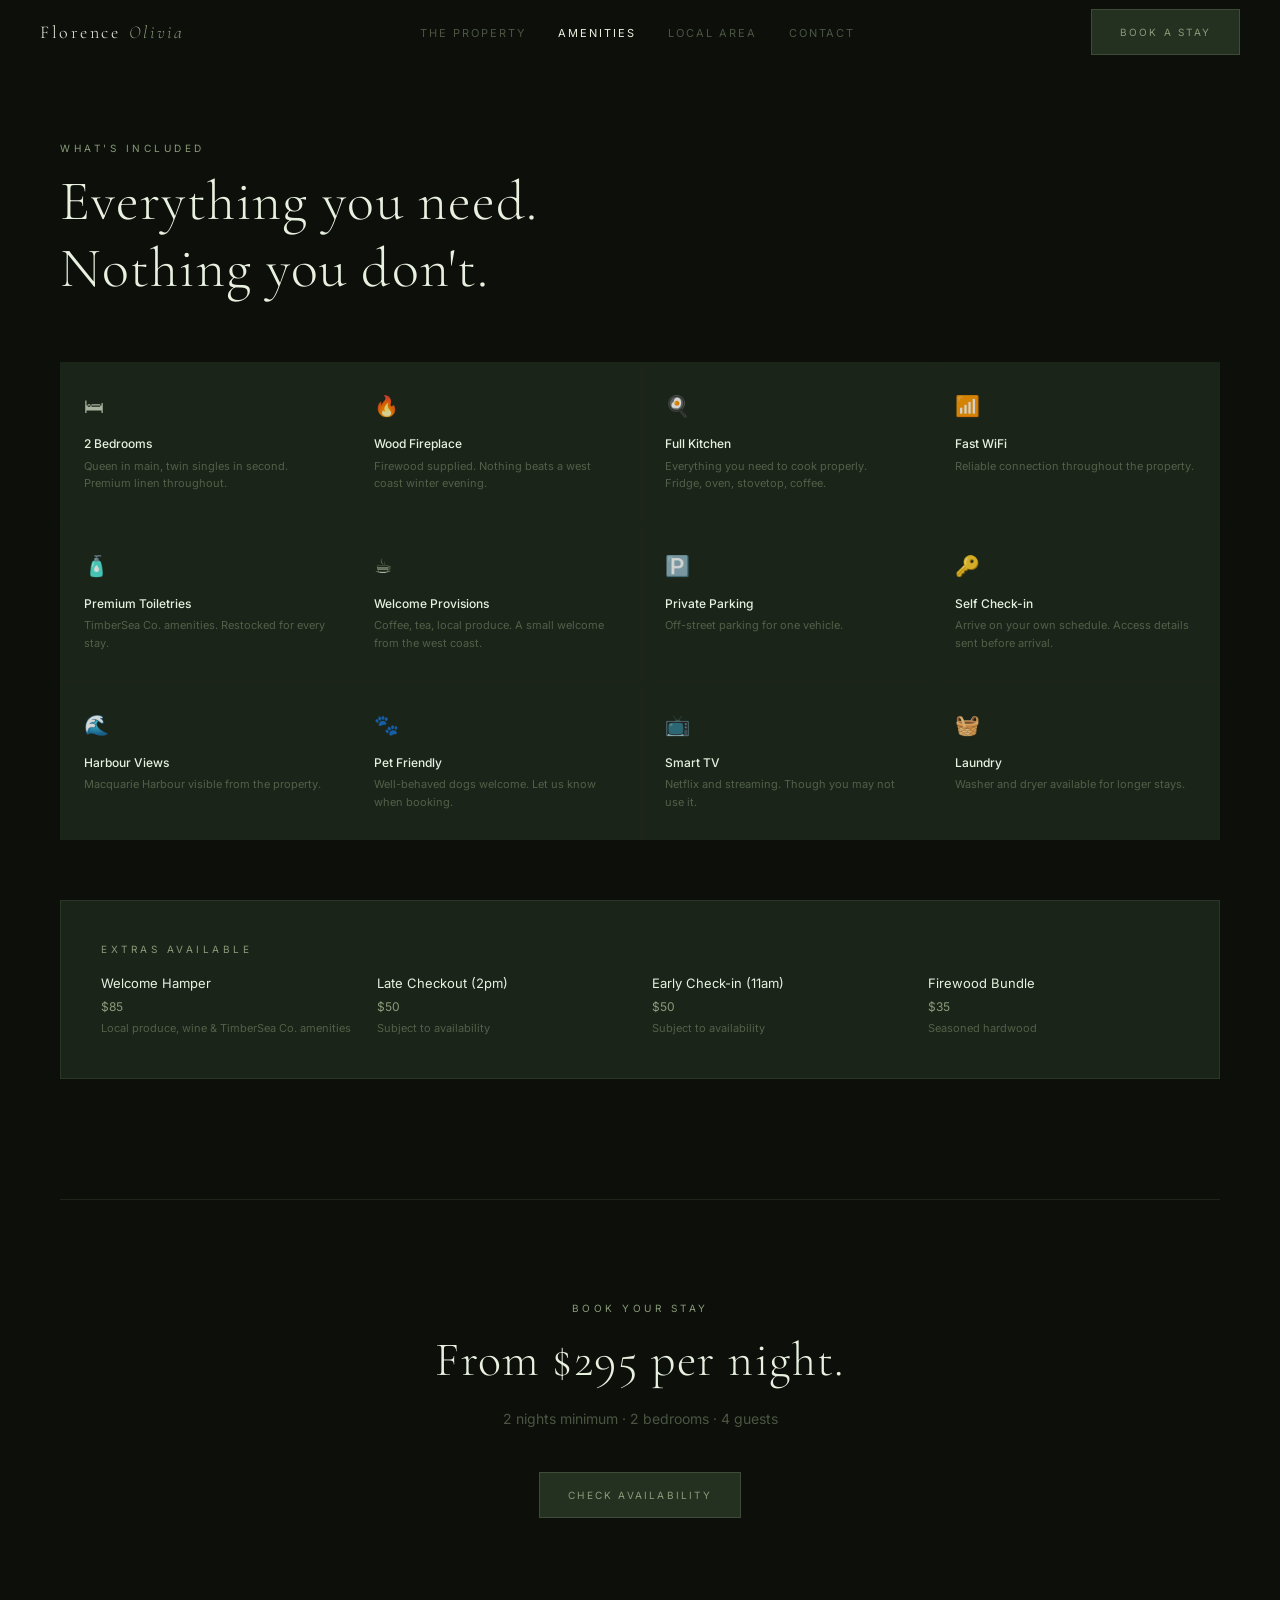
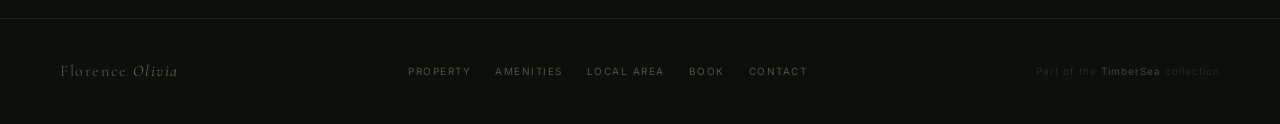
==== amenities.html @ 06209780 "feat: add 15 premium property photos + full hotel-standard gallery layout - 15 new photos processed " ====
<!DOCTYPE html>
<html lang="en">
<head>
<meta charset="UTF-8"><meta name="viewport" content="width=device-width,initial-scale=1.0">
<title>Amenities — Florence Olivia, Strahan Tasmania</title>
<link rel="stylesheet" href="brand.css">
</head>
<body>
<nav class="nav" id="nav">
  <a href="/" class="nav-logo">Florence <em>Olivia</em></a>
  <ul class="nav-links">
    <li><a href="property.html">The Property</a></li>
    <li><a href="amenities.html" class="active">Amenities</a></li>
    <li><a href="local.html">Local Area</a></li>
    <li><a href="contact.html">Contact</a></li>
  </ul>
  <a href="book.html" class="btn btn-primary nav-book">Book a Stay</a>
  <button class="nav-hamburger" onclick="toggleNav()"><span></span><span></span><span></span></button>
</nav>
<div class="nav-drawer" id="drawer">
  <button class="nav-drawer-close" onclick="toggleNav()">✕</button>
  <a href="property.html" onclick="toggleNav()">The Property</a>
  <a href="amenities.html" onclick="toggleNav()">Amenities</a>
  <a href="local.html" onclick="toggleNav()">Local Area</a>
  <a href="contact.html" onclick="toggleNav()">Contact</a>
  <a href="book.html" onclick="toggleNav()">Book a Stay</a>
</div>

<section style="padding:140px 60px 80px">
  <div class="container">
    <div style="margin-bottom:60px">
      <div class="eyebrow" style="margin-bottom:12px">What's included</div>
      <h1 style="font-size:clamp(2rem,5vw,3.5rem);margin-bottom:0">Everything you need.<br>Nothing you don't.</h1>
    </div>

    <div class="amenities-grid" style="margin-bottom:60px">
      <div class="amenity-item"><div class="amenity-icon">🛏</div><div class="amenity-name">2 Bedrooms</div><div class="amenity-desc">Queen in main, twin singles in second. Premium linen throughout.</div></div>
      <div class="amenity-item"><div class="amenity-icon">🔥</div><div class="amenity-name">Wood Fireplace</div><div class="amenity-desc">Firewood supplied. Nothing beats a west coast winter evening.</div></div>
      <div class="amenity-item"><div class="amenity-icon">🍳</div><div class="amenity-name">Full Kitchen</div><div class="amenity-desc">Everything you need to cook properly. Fridge, oven, stovetop, coffee.</div></div>
      <div class="amenity-item"><div class="amenity-icon">📶</div><div class="amenity-name">Fast WiFi</div><div class="amenity-desc">Reliable connection throughout the property.</div></div>
      <div class="amenity-item"><div class="amenity-icon">🧴</div><div class="amenity-name">Premium Toiletries</div><div class="amenity-desc">TimberSea Co. amenities. Restocked for every stay.</div></div>
      <div class="amenity-item"><div class="amenity-icon">☕</div><div class="amenity-name">Welcome Provisions</div><div class="amenity-desc">Coffee, tea, local produce. A small welcome from the west coast.</div></div>
      <div class="amenity-item"><div class="amenity-icon">🅿️</div><div class="amenity-name">Private Parking</div><div class="amenity-desc">Off-street parking for one vehicle.</div></div>
      <div class="amenity-item"><div class="amenity-icon">🔑</div><div class="amenity-name">Self Check-in</div><div class="amenity-desc">Arrive on your own schedule. Access details sent before arrival.</div></div>
      <div class="amenity-item"><div class="amenity-icon">🌊</div><div class="amenity-name">Harbour Views</div><div class="amenity-desc">Macquarie Harbour visible from the property.</div></div>
      <div class="amenity-item"><div class="amenity-icon">🐾</div><div class="amenity-name">Pet Friendly</div><div class="amenity-desc">Well-behaved dogs welcome. Let us know when booking.</div></div>
      <div class="amenity-item"><div class="amenity-icon">📺</div><div class="amenity-name">Smart TV</div><div class="amenity-desc">Netflix and streaming. Though you may not use it.</div></div>
      <div class="amenity-item"><div class="amenity-icon">🧺</div><div class="amenity-name">Laundry</div><div class="amenity-desc">Washer and dryer available for longer stays.</div></div>
    </div>

    <div style="background:var(--pine);border:1px solid var(--border);padding:40px;margin-bottom:40px">
      <div class="eyebrow" style="margin-bottom:16px">Extras available</div>
      <div style="display:grid;grid-template-columns:1fr 1fr 1fr 1fr;gap:24px">
        <div><div style="font-size:13px;color:var(--text-bright);margin-bottom:4px">Welcome Hamper</div><div style="font-size:12px;color:var(--lichen)">$85</div><div style="font-size:11px;color:var(--text-dim);margin-top:4px">Local produce, wine &amp; TimberSea Co. amenities</div></div>
        <div><div style="font-size:13px;color:var(--text-bright);margin-bottom:4px">Late Checkout (2pm)</div><div style="font-size:12px;color:var(--lichen)">$50</div><div style="font-size:11px;color:var(--text-dim);margin-top:4px">Subject to availability</div></div>
        <div><div style="font-size:13px;color:var(--text-bright);margin-bottom:4px">Early Check-in (11am)</div><div style="font-size:12px;color:var(--lichen)">$50</div><div style="font-size:11px;color:var(--text-dim);margin-top:4px">Subject to availability</div></div>
        <div><div style="font-size:13px;color:var(--text-bright);margin-bottom:4px">Firewood Bundle</div><div style="font-size:12px;color:var(--lichen)">$35</div><div style="font-size:11px;color:var(--text-dim);margin-top:4px">Seasoned hardwood</div></div>
      </div>
    </div>
  </div>
</section>

<div class="divider"></div>
<section class="cta-block">
  <div class="eyebrow" style="margin-bottom:16px">Book your stay</div>
  <h2>From $295 per night.</h2>
  <p>2 nights minimum · 2 bedrooms · 4 guests</p>
  <a href="book.html" class="btn btn-primary">Check Availability</a>
</section>

<footer class="footer">
  <div class="footer-logo">Florence <em>Olivia</em></div>
  <div class="footer-links"><a href="property.html">Property</a><a href="amenities.html">Amenities</a><a href="local.html">Local Area</a><a href="book.html">Book</a><a href="contact.html">Contact</a></div>
  <div class="footer-ts">Part of the <a href="https://timbersea.com.au" style="color:var(--lichen)">TimberSea</a> collection</div>
</footer>
<script>
function toggleNav(){ document.getElementById('drawer').classList.toggle('open'); }
window.addEventListener('scroll', function(){ document.getElementById('nav').classList.toggle('scrolled', window.scrollY > 60); });
</script>
</body>
</html>
---- brand.css ----
/* ─── Florence Olivia — Brand CSS ─── */
@import url('https://fonts.googleapis.com/css2?family=Cormorant+Garamond:ital,wght@0,300;0,400;0,500;1,300;1,400&family=Inter:wght@300;400;500&display=swap');

:root {
  --void:    #0C0F0A;
  --pine:    #1A2418;
  --canopy:  #243020;
  --moss:    #5C6B4E;
  --lichen:  #8A9B7A;
  --mist:    #C8D5BC;
  --linen:   #F2EDE6;
  --salt:    #FDFCF9;
  --gold:    #B09458;
  --rust:    #9E5040;
  --border:  rgba(138,155,122,0.15);
  --text:    rgba(200,213,188,0.82);
  --text-dim:rgba(138,155,122,0.5);
  --text-bright:#E8F0E0;
}

*,*::before,*::after { box-sizing:border-box; margin:0; padding:0; }

html { scroll-behavior:smooth; }
body {
  background: var(--void);
  color: var(--text);
  font-family: 'Inter', system-ui, sans-serif;
  font-size: 14px;
  line-height: 1.6;
  overflow-x: hidden;
  -webkit-font-smoothing: antialiased;
}

/* ── Typography ── */
.serif { font-family: 'Cormorant Garamond', Georgia, serif; }
h1,h2,h3,h4 { font-family: 'Cormorant Garamond', Georgia, serif; font-weight: 300; color: var(--text-bright); line-height: 1.2; }
h1 { font-size: clamp(2.4rem, 6vw, 4.5rem); letter-spacing: .02em; }
h2 { font-size: clamp(1.8rem, 4vw, 3rem); letter-spacing: .03em; }
h3 { font-size: clamp(1.2rem, 2.5vw, 1.8rem); }
p { color: var(--text); line-height: 1.85; }
a { color: inherit; text-decoration: none; }
img { display: block; max-width: 100%; }

/* ── Eyebrow ── */
.eyebrow {
  font-size: 10px; letter-spacing: .35em; text-transform: uppercase;
  color: var(--lichen); font-family: 'Inter', sans-serif; font-weight: 400;
}

/* ── Rule ── */
.rule { width: 32px; height: 1px; background: var(--moss); }
.rule-center { margin: 0 auto; }

/* ── Nav ── */
.nav {
  position: fixed; top: 0; left: 0; right: 0; z-index: 100;
  padding: 0 40px;
  height: 64px;
  display: flex; align-items: center; justify-content: space-between;
  transition: background .4s, border-color .4s;
}
.nav.scrolled {
  background: rgba(12,15,10,0.95);
  border-bottom: 1px solid var(--border);
  backdrop-filter: blur(12px);
}
.nav-logo {
  font-family: 'Cormorant Garamond', Georgia, serif;
  font-size: 18px; font-weight: 300; letter-spacing: .15em;
  color: var(--text-bright);
  display: flex; align-items: center; gap: 8px;
}
.nav-logo em { font-style: italic; color: var(--lichen); }
.nav-links {
  display: flex; gap: 32px; list-style: none;
}
.nav-links a {
  font-size: 11px; letter-spacing: .18em; text-transform: uppercase;
  color: var(--text-dim); transition: color .2s;
}
.nav-links a:hover, .nav-links a.active { color: var(--text-bright); }
.nav-book {
  font-size: 10px; letter-spacing: .2em; text-transform: uppercase;
  background: var(--canopy); color: var(--lichen);
  border: 1px solid rgba(138,155,122,0.25);
  padding: 9px 20px; cursor: pointer; font-family: inherit;
  transition: all .2s;
}
.nav-book:hover { background: var(--lichen); color: var(--void); }
.nav-hamburger {
  display: none; flex-direction: column; gap: 5px;
  background: none; border: none; cursor: pointer; padding: 8px;
}
.nav-hamburger span { display: block; width: 22px; height: 1px; background: var(--text); }

/* ── Mobile nav drawer ── */
.nav-drawer {
  position: fixed; inset: 0; z-index: 200;
  background: rgba(12,15,10,0.98);
  display: flex; flex-direction: column;
  padding: 80px 40px 40px;
  gap: 8px;
  transform: translateX(100%);
  transition: transform .35s cubic-bezier(.4,0,.2,1);
}
.nav-drawer.open { transform: translateX(0); }
.nav-drawer a {
  font-family: 'Cormorant Garamond', serif;
  font-size: 28px; font-weight: 300; color: var(--text);
  padding: 12px 0; border-bottom: 1px solid var(--border);
}
.nav-drawer-close {
  position: absolute; top: 20px; right: 20px;
  background: none; border: none; color: var(--text-dim);
  font-size: 20px; cursor: pointer; padding: 8px;
}

/* ── Hero ── */
.hero {
  position: relative; height: 100svh; min-height: 600px;
  display: flex; flex-direction: column; justify-content: flex-end;
  padding: 60px 60px;
  overflow: hidden;
}
.hero-bg {
  position: absolute; inset: 0;
  background-size: cover; background-position: center;
  filter: brightness(.5) saturate(.75);
  transform: scale(1.04);
  transition: transform 8s ease-out;
}
.hero-bg.loaded { transform: scale(1); }
.hero-overlay {
  position: absolute; inset: 0;
  background: linear-gradient(to top, rgba(12,15,10,.9) 0%, rgba(12,15,10,.2) 50%, transparent 100%);
}
.hero-content { position: relative; z-index: 2; max-width: 720px; }
.hero-eyebrow { margin-bottom: 20px; }
.hero-title { margin-bottom: 20px; }
.hero-subtitle { font-size: 15px; color: var(--text); max-width: 480px; line-height: 1.8; margin-bottom: 32px; }
.hero-actions { display: flex; gap: 16px; align-items: center; }
.hero-scroll {
  position: absolute; bottom: 32px; right: 60px; z-index: 2;
  display: flex; flex-direction: column; align-items: center; gap: 8px;
  font-size: 9px; letter-spacing: .2em; text-transform: uppercase; color: var(--text-dim);
}
.scroll-line { width: 1px; height: 40px; background: var(--moss); }

/* ── Buttons ── */
.btn {
  display: inline-flex; align-items: center; justify-content: center;
  font-family: 'Inter', sans-serif; font-size: 10px;
  letter-spacing: .22em; text-transform: uppercase;
  cursor: pointer; border: none; padding: 14px 28px;
  transition: all .2s; font-weight: 400;
}
.btn-primary { background: var(--canopy); color: var(--lichen); border: 1px solid rgba(138,155,122,0.25); }
.btn-primary:hover { background: var(--lichen); color: var(--void); }
.btn-ghost { background: transparent; color: var(--text); border: 1px solid rgba(200,213,188,0.3); }
.btn-ghost:hover { border-color: var(--lichen); color: var(--lichen); }
.btn-gold { background: var(--gold); color: var(--void); }

/* ── Sections ── */
.section { padding: 100px 60px; }
.section-sm { padding: 60px 60px; }
.container { max-width: 1200px; margin: 0 auto; }
.container-narrow { max-width: 760px; margin: 0 auto; }

/* ── Two col ── */
.two-col { display: grid; grid-template-columns: 1fr 1fr; gap: 80px; align-items: center; }
.two-col-img { aspect-ratio: 4/5; overflow: hidden; }
.two-col-img img { width: 100%; height: 100%; object-fit: cover; filter: saturate(.85); transition: transform .8s; }
.two-col-img:hover img { transform: scale(1.04); }

/* ── Gallery ── */
.gallery-grid {
  display: grid;
  grid-template-columns: 1.6fr 1fr 1fr;
  grid-template-rows: 320px 320px;
  gap: 3px;
}
.gallery-item { overflow: hidden; position: relative; }
.gallery-item img { width: 100%; height: 100%; object-fit: cover; filter: brightness(.75) saturate(.8); transition: transform .8s, filter .5s; }
.gallery-item:hover img { transform: scale(1.05); filter: brightness(.9) saturate(1); }
.gallery-span { grid-row: span 2; }
.gallery-caption {
  position: absolute; bottom: 12px; left: 14px;
  font-size: 9px; letter-spacing: .15em; text-transform: uppercase;
  color: rgba(232,240,224,0.45);
}

/* ── Amenities grid ── */
.amenities-grid { display: grid; grid-template-columns: repeat(4, 1fr); gap: 1px; background: var(--border); }
.amenity-item { background: var(--pine); padding: 28px 24px; transition: background .3s; }
.amenity-item:hover { background: var(--canopy); }
.amenity-icon { font-size: 20px; margin-bottom: 12px; }
.amenity-name { font-size: 12px; font-weight: 500; color: var(--text-bright); margin-bottom: 4px; }
.amenity-desc { font-size: 11px; color: var(--text-dim); line-height: 1.6; }

/* ── Seasons ── */
.seasons-grid { display: grid; grid-template-columns: repeat(4, 1fr); gap: 1px; background: var(--border); }
.season-item { background: var(--pine); padding: 32px 24px; }
.season-label { font-size: 9px; letter-spacing: .25em; text-transform: uppercase; color: var(--lichen); margin-bottom: 8px; }
.season-name { font-family: 'Cormorant Garamond', serif; font-size: 22px; color: var(--text-bright); margin-bottom: 4px; }
.season-months { font-size: 11px; color: var(--text-dim); margin-bottom: 12px; }
.season-temp { font-size: 11px; color: var(--moss); margin-bottom: 16px; }
.season-desc { font-size: 12px; color: var(--text); line-height: 1.7; }
.season-tag { display: inline-block; font-size: 9px; letter-spacing: .15em; text-transform: uppercase; color: var(--gold); margin-bottom: 8px; }

/* ── Local area ── */
.local-grid { display: grid; grid-template-columns: repeat(3, 1fr); gap: 1px; background: var(--border); }
.local-item { background: var(--pine); padding: 28px 24px; }
.local-cat { font-size: 9px; letter-spacing: .2em; text-transform: uppercase; color: var(--lichen); margin-bottom: 12px; }
.local-name { font-family: 'Cormorant Garamond', serif; font-size: 18px; color: var(--text-bright); margin-bottom: 6px; }
.local-dist { font-size: 11px; color: var(--text-dim); margin-bottom: 8px; }
.local-desc { font-size: 12px; color: var(--text); line-height: 1.6; }

/* ── Story ── */
.story-block { display: grid; grid-template-columns: 1fr 2fr; gap: 80px; align-items: start; }
.story-label { font-size: 10px; letter-spacing: .3em; text-transform: uppercase; color: var(--lichen); padding-top: 6px; }
.story-text p { font-size: 15px; color: var(--text); line-height: 2; }
.story-text p + p { margin-top: 20px; }

/* ── Contact / CTA ── */
.cta-block { text-align: center; padding: 100px 40px; }
.cta-block h2 { margin-bottom: 16px; }
.cta-block p { color: var(--text-dim); margin-bottom: 40px; max-width: 480px; margin-left: auto; margin-right: auto; }

/* ── Footer ── */
.footer {
  border-top: 1px solid var(--border);
  padding: 40px 60px;
  display: flex; justify-content: space-between; align-items: center;
}
.footer-logo { font-family: 'Cormorant Garamond', serif; font-size: 16px; color: var(--text-dim); letter-spacing: .1em; }
.footer-logo em { font-style: italic; color: var(--moss); }
.footer-links { display: flex; gap: 24px; }
.footer-links a { font-size: 10px; letter-spacing: .15em; text-transform: uppercase; color: var(--text-dim); transition: color .2s; }
.footer-links a:hover { color: var(--text); }
.footer-ts { font-size: 10px; color: var(--text-dim); opacity: .4; letter-spacing: .1em; }

/* ── Booking bar ── */
.book-bar {
  position: fixed; bottom: 0; left: 0; right: 0; z-index: 90;
  background: rgba(26,36,24,0.97);
  border-top: 1px solid var(--border);
  backdrop-filter: blur(12px);
  padding: 14px 60px;
  display: flex; align-items: center; justify-content: space-between;
  transform: translateY(100%);
  transition: transform .4s cubic-bezier(.4,0,.2,1);
}
.book-bar.visible { transform: translateY(0); }
.book-bar-prop { font-family: 'Cormorant Garamond', serif; font-size: 18px; color: var(--text-bright); }
.book-bar-prop em { font-style: italic; color: var(--lichen); }
.book-bar-details { display: flex; gap: 32px; }
.book-bar-detail { display: flex; flex-direction: column; gap: 2px; }
.book-bar-detail strong { font-size: 14px; color: var(--text-bright); }
.book-bar-detail span { font-size: 10px; letter-spacing: .1em; text-transform: uppercase; color: var(--text-dim); }

/* ── Divider ── */
.divider { height: 1px; background: var(--border); margin: 0 60px; }

/* ── Dark section ── */
.section-dark { background: var(--pine); }
.section-darker { background: var(--canopy); }

/* ── Responsive ── */
@media (max-width: 1024px) {
  .amenities-grid { grid-template-columns: repeat(2, 1fr); }
  .seasons-grid { grid-template-columns: repeat(2, 1fr); }
  .local-grid { grid-template-columns: repeat(2, 1fr); }
  .gallery-grid { grid-template-columns: 1fr 1fr; grid-template-rows: 260px 260px; }
  .gallery-span { grid-row: span 1; }
}

@media (max-width: 768px) {
  .section, .section-sm { padding: 60px 24px; }
  .hero { padding: 40px 24px; }
  .hero-scroll { display: none; }
  .nav { padding: 0 24px; }
  .nav-links { display: none; }
  .nav-book { display: none; }
  .nav-hamburger { display: flex; }
  .two-col { grid-template-columns: 1fr; gap: 40px; }
  .gallery-grid { grid-template-columns: 1fr; grid-template-rows: 280px; }
  .gallery-item:nth-child(n+2) { display: none; }
  .amenities-grid { grid-template-columns: 1fr 1fr; }
  .seasons-grid { grid-template-columns: 1fr 1fr; }
  .local-grid { grid-template-columns: 1fr; }
  .story-block { grid-template-columns: 1fr; gap: 24px; }
  .footer { flex-direction: column; gap: 24px; text-align: center; }
  .book-bar { padding: 12px 24px; }
  .book-bar-details { display: none; }
  .divider { margin: 0 24px; }
}
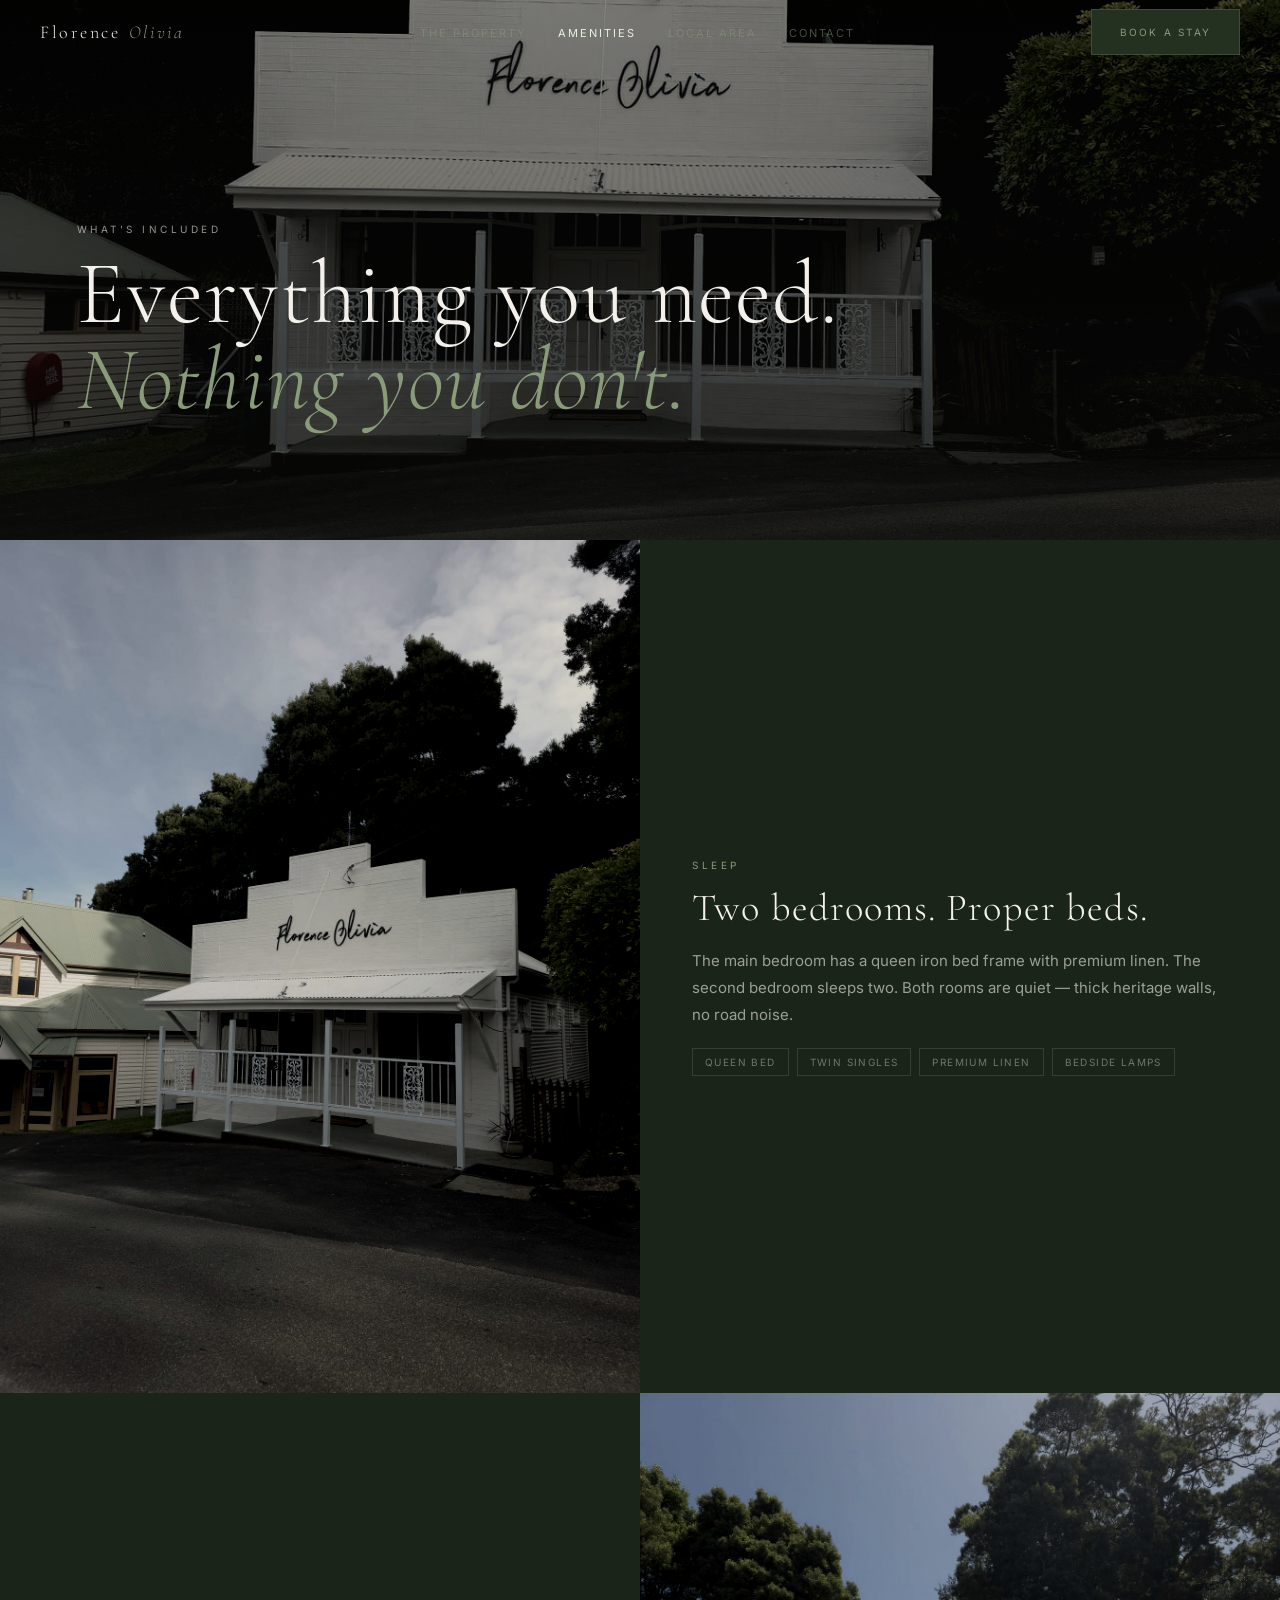
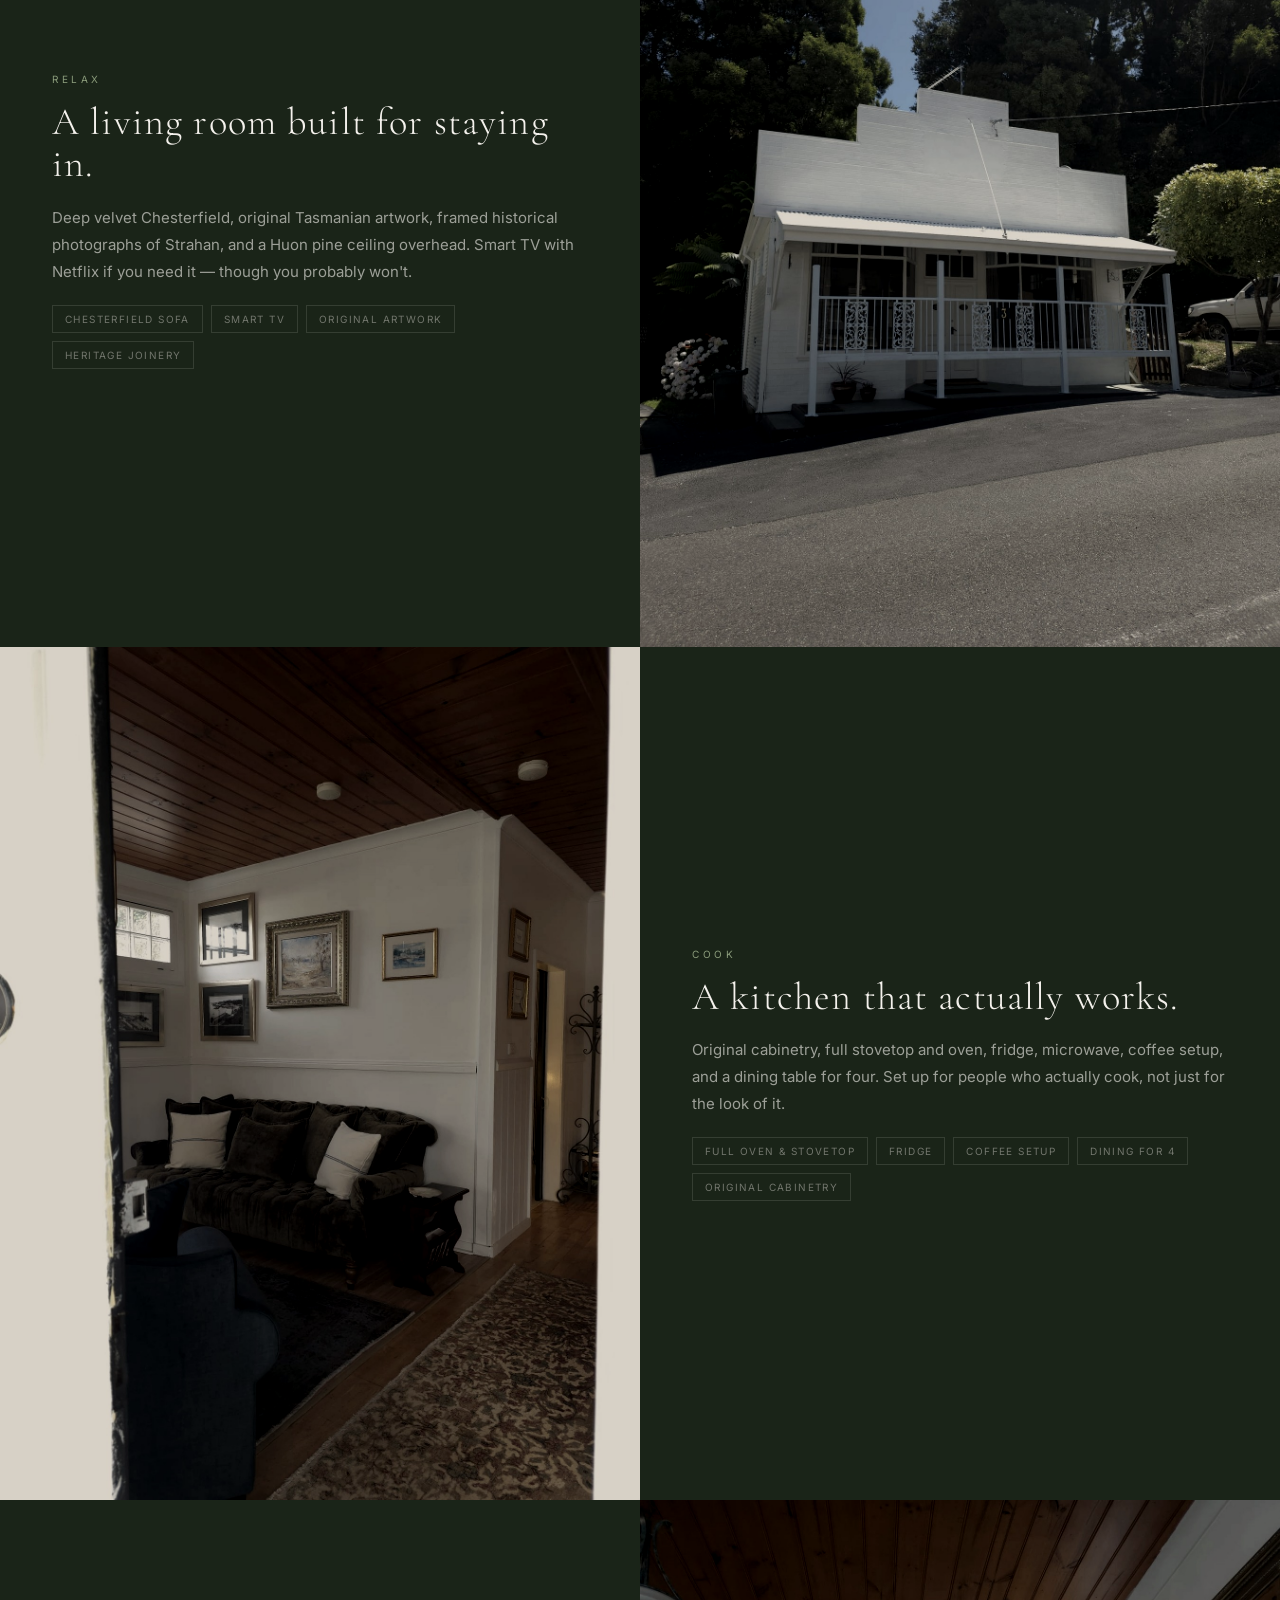
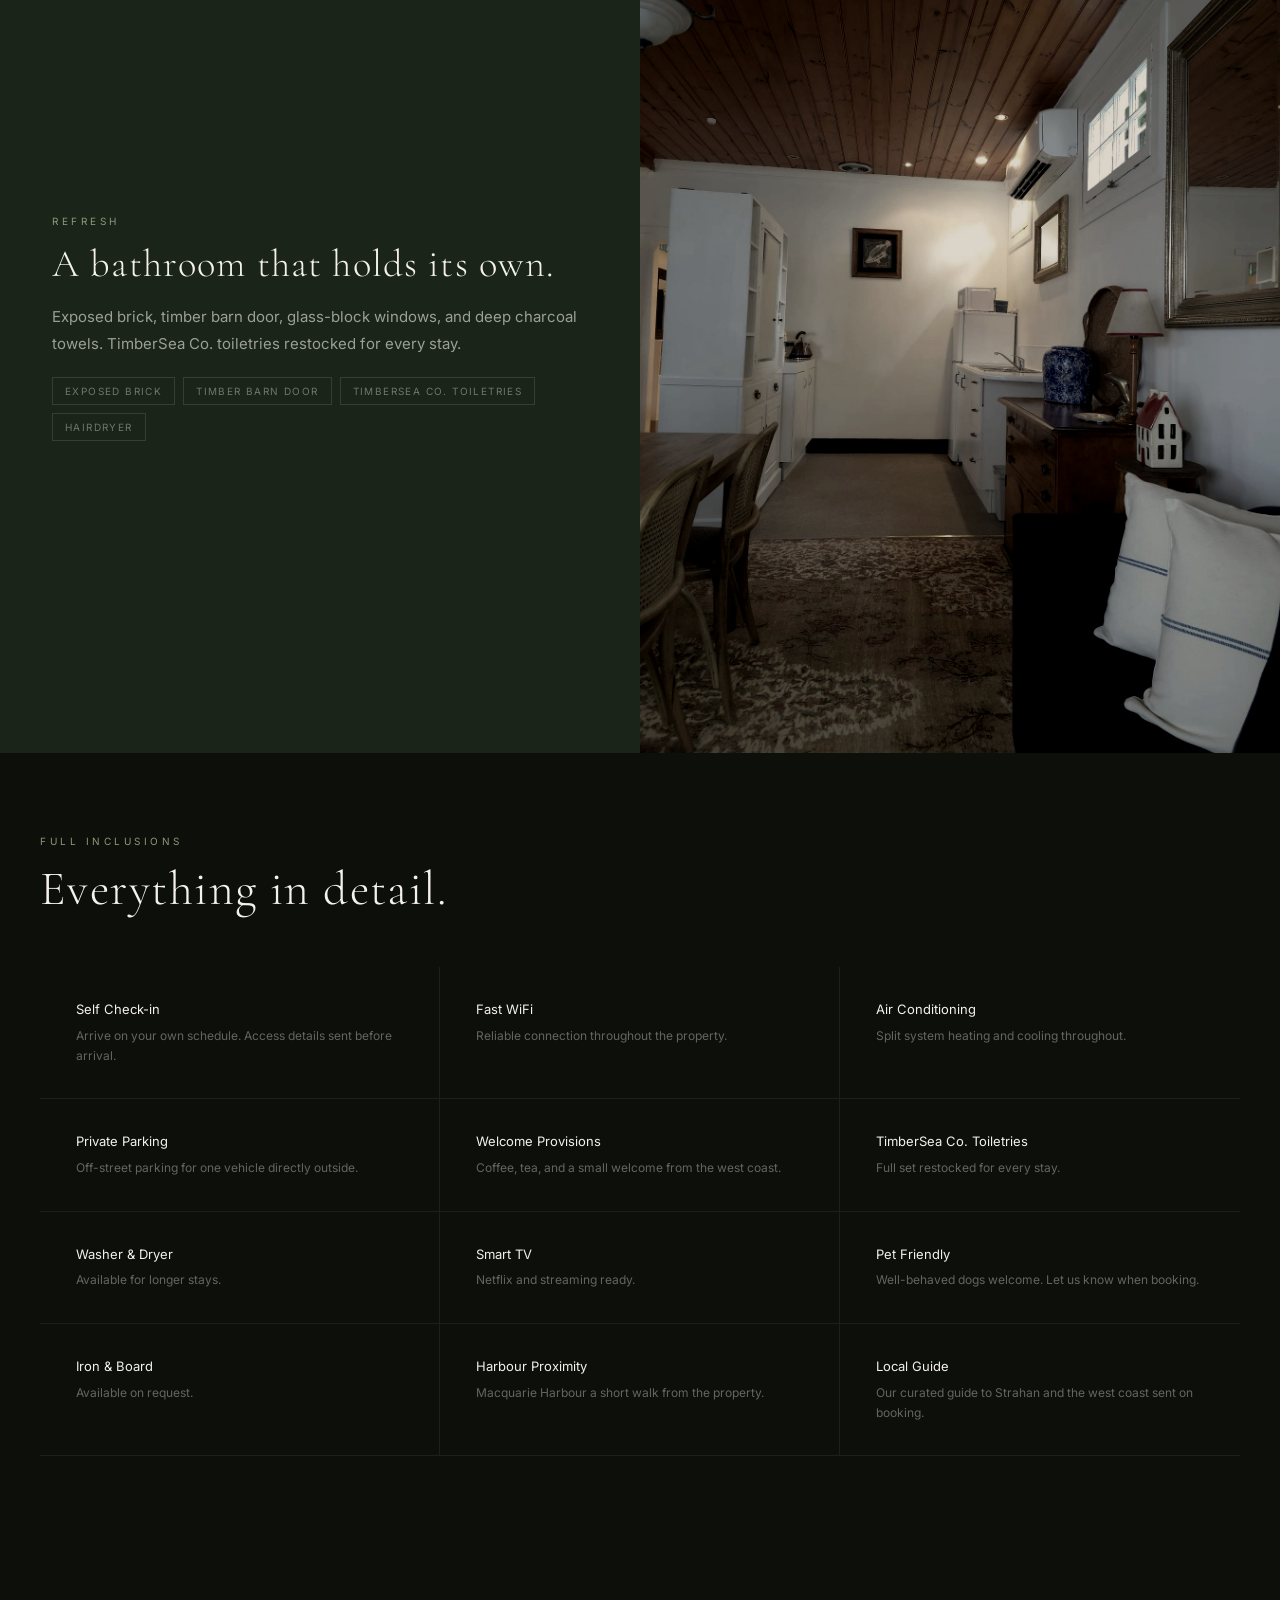
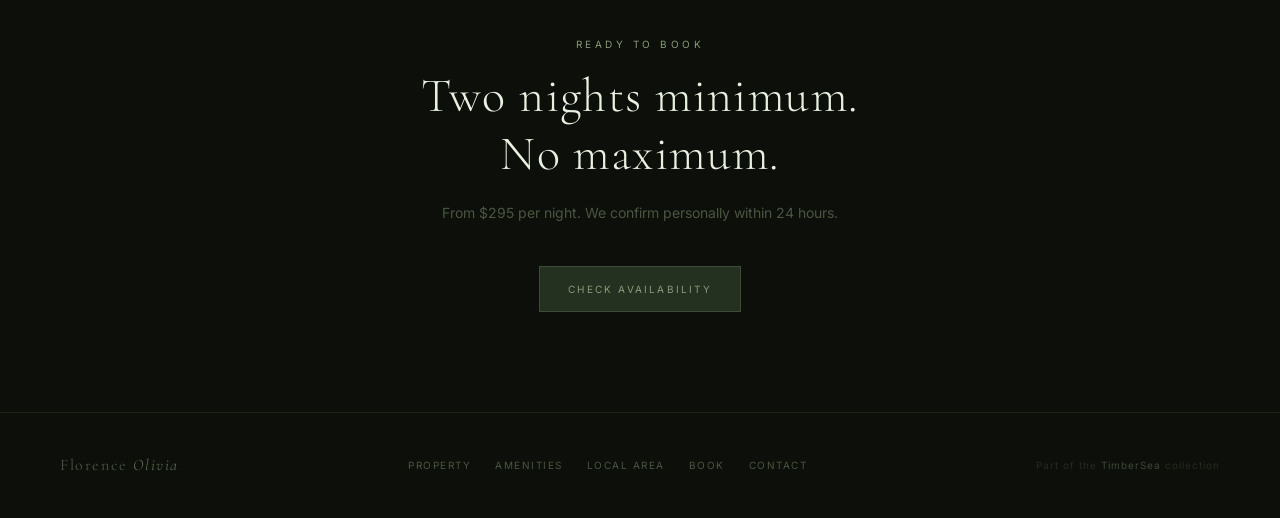
==== commit 0b29fc33: "feat: amenities page with real photos, room-by-room layout, remove fireplace reference" ====
--- a/amenities.html
+++ b/amenities.html
@@ -3,9 +3,54 @@
 <head>
 <meta charset="UTF-8"><meta name="viewport" content="width=device-width,initial-scale=1.0">
 <title>Amenities — Florence Olivia, Strahan Tasmania</title>
+<meta name="description" content="What's included at Florence Olivia — 2 bedrooms, full kitchen, heritage interiors, self check-in. Strahan, West Coast Tasmania.">
 <link rel="stylesheet" href="brand.css">
+<style>
+.amenities-hero { position:relative; height:60vh; overflow:hidden; }
+.amenities-hero img { width:100%; height:100%; object-fit:cover; filter:brightness(0.72) saturate(0.72) contrast(1.15); display:block; }
+.amenities-hero-overlay { position:absolute; inset:0; background:linear-gradient(to bottom, rgba(10,11,9,.2) 0%, rgba(10,11,9,.6) 100%); }
+.amenities-hero-content { position:absolute; inset:0; display:flex; flex-direction:column; justify-content:flex-end; padding:0 6% 8%; }
+.amenities-hero-content h1 { font-family:'Cormorant Garamond',serif; font-size:clamp(42px,7vw,90px); font-weight:300; color:#F4F1EC; line-height:0.95; margin-bottom:16px; }
+.amenities-hero-content h1 em { font-style:italic; color:var(--lichen,#7B9E9A); }
+
+/* Photo + text rows */
+.amenity-row { display:grid; grid-template-columns:1fr 1fr; min-height:420px; }
+.amenity-row.flip { direction:rtl; }
+.amenity-row.flip > * { direction:ltr; }
+.amenity-photo { overflow:hidden; }
+.amenity-photo img { width:100%; height:100%; object-fit:cover; display:block; filter:brightness(0.88) saturate(0.72) contrast(1.15); transition:transform .6s ease; }
+.amenity-photo:hover img { transform:scale(1.03); }
+.amenity-info { background:var(--pine,#111510); padding:56px 52px; display:flex; flex-direction:column; justify-content:center; }
+.amenity-info .eyebrow { margin-bottom:14px; }
+.amenity-info h2 { font-family:'Cormorant Garamond',serif; font-size:clamp(28px,3vw,42px); font-weight:300; color:#F4F1EC; margin-bottom:18px; line-height:1.1; }
+.amenity-info p { color:rgba(244,241,236,0.6); line-height:1.8; font-size:15px; margin-bottom:20px; }
+.amenity-tags { display:flex; flex-wrap:wrap; gap:8px; }
+.amenity-tag { font-size:10px; letter-spacing:0.14em; text-transform:uppercase; color:rgba(244,241,236,0.4); border:1px solid rgba(244,241,236,0.12); padding:5px 12px; }
+
+/* Full amenities list */
+.amenities-list-section { background:var(--void,#0A0B09); padding:80px 0; }
+.amenities-list-grid { display:grid; grid-template-columns:repeat(3,1fr); gap:0; }
+.amenities-list-item { padding:32px 36px; border-bottom:1px solid rgba(244,241,236,0.07); border-right:1px solid rgba(244,241,236,0.07); }
+.amenities-list-item:nth-child(3n) { border-right:none; }
+.ali-name { font-size:13px; color:#F4F1EC; margin-bottom:6px; }
+.ali-desc { font-size:12px; color:rgba(244,241,236,0.38); line-height:1.7; }
+
+@media(max-width:860px){
+  .amenity-row, .amenity-row.flip { grid-template-columns:1fr; direction:ltr; }
+  .amenity-photo { height:280px; }
+  .amenity-info { padding:36px 28px; }
+  .amenities-list-grid { grid-template-columns:1fr 1fr; }
+  .amenities-list-item:nth-child(3n) { border-right:1px solid rgba(244,241,236,0.07); }
+  .amenities-list-item:nth-child(2n) { border-right:none; }
+}
+@media(max-width:520px){
+  .amenities-list-grid { grid-template-columns:1fr; }
+  .amenities-list-item { border-right:none !important; }
+}
+</style>
 </head>
 <body>
+
 <nav class="nav" id="nav">
   <a href="/" class="nav-logo">Florence <em>Olivia</em></a>
   <ul class="nav-links">
@@ -26,56 +71,138 @@
   <a href="book.html" onclick="toggleNav()">Book a Stay</a>
 </div>
 
-<section style="padding:140px 60px 80px">
+<!-- Hero -->
+<div class="amenities-hero">
+  <img src="/images/fo-living-room-1.jpg" alt="Florence Olivia interior">
+  <div class="amenities-hero-overlay"></div>
+  <div class="amenities-hero-content">
+    <div class="eyebrow" style="color:rgba(244,241,236,0.6);margin-bottom:14px">What's included</div>
+    <h1>Everything you need.<br><em>Nothing you don't.</em></h1>
+  </div>
+</div>
+
+<!-- Bedroom row -->
+<div class="amenity-row">
+  <div class="amenity-photo">
+    <img src="/images/fo-bedroom.jpg" alt="Bedroom" loading="lazy">
+  </div>
+  <div class="amenity-info">
+    <div class="eyebrow">Sleep</div>
+    <h2>Two bedrooms. Proper beds.</h2>
+    <p>The main bedroom has a queen iron bed frame with premium linen. The second bedroom sleeps two. Both rooms are quiet — thick heritage walls, no road noise.</p>
+    <div class="amenity-tags">
+      <span class="amenity-tag">Queen bed</span>
+      <span class="amenity-tag">Twin singles</span>
+      <span class="amenity-tag">Premium linen</span>
+      <span class="amenity-tag">Bedside lamps</span>
+    </div>
+  </div>
+</div>
+
+<!-- Living room row -->
+<div class="amenity-row flip">
+  <div class="amenity-photo">
+    <img src="/images/fo-gallery-wall-2.jpg" alt="Living room" loading="lazy">
+  </div>
+  <div class="amenity-info">
+    <div class="eyebrow">Relax</div>
+    <h2>A living room built for staying in.</h2>
+    <p>Deep velvet Chesterfield, original Tasmanian artwork, framed historical photographs of Strahan, and a Huon pine ceiling overhead. Smart TV with Netflix if you need it — though you probably won't.</p>
+    <div class="amenity-tags">
+      <span class="amenity-tag">Chesterfield sofa</span>
+      <span class="amenity-tag">Smart TV</span>
+      <span class="amenity-tag">Original artwork</span>
+      <span class="amenity-tag">Heritage joinery</span>
+    </div>
+  </div>
+</div>
+
+<!-- Kitchen row -->
+<div class="amenity-row">
+  <div class="amenity-photo">
+    <img src="/images/fo-kitchen-1.jpg" alt="Kitchen" loading="lazy">
+  </div>
+  <div class="amenity-info">
+    <div class="eyebrow">Cook</div>
+    <h2>A kitchen that actually works.</h2>
+    <p>Original cabinetry, full stovetop and oven, fridge, microwave, coffee setup, and a dining table for four. Set up for people who actually cook, not just for the look of it.</p>
+    <div class="amenity-tags">
+      <span class="amenity-tag">Full oven & stovetop</span>
+      <span class="amenity-tag">Fridge</span>
+      <span class="amenity-tag">Coffee setup</span>
+      <span class="amenity-tag">Dining for 4</span>
+      <span class="amenity-tag">Original cabinetry</span>
+    </div>
+  </div>
+</div>
+
+<!-- Bathroom row -->
+<div class="amenity-row flip">
+  <div class="amenity-photo">
+    <img src="/images/fo-bathroom-sink.jpg" alt="Bathroom" loading="lazy">
+  </div>
+  <div class="amenity-info">
+    <div class="eyebrow">Refresh</div>
+    <h2>A bathroom that holds its own.</h2>
+    <p>Exposed brick, timber barn door, glass-block windows, and deep charcoal towels. TimberSea Co. toiletries restocked for every stay.</p>
+    <div class="amenity-tags">
+      <span class="amenity-tag">Exposed brick</span>
+      <span class="amenity-tag">Timber barn door</span>
+      <span class="amenity-tag">TimberSea Co. toiletries</span>
+      <span class="amenity-tag">Hairdryer</span>
+    </div>
+  </div>
+</div>
+
+<!-- Full list -->
+<div class="amenities-list-section">
   <div class="container">
-    <div style="margin-bottom:60px">
-      <div class="eyebrow" style="margin-bottom:12px">What's included</div>
-      <h1 style="font-size:clamp(2rem,5vw,3.5rem);margin-bottom:0">Everything you need.<br>Nothing you don't.</h1>
-    </div>
-
-    <div class="amenities-grid" style="margin-bottom:60px">
-      <div class="amenity-item"><div class="amenity-icon">🛏</div><div class="amenity-name">2 Bedrooms</div><div class="amenity-desc">Queen in main, twin singles in second. Premium linen throughout.</div></div>
-      <div class="amenity-item"><div class="amenity-icon">🔥</div><div class="amenity-name">Wood Fireplace</div><div class="amenity-desc">Firewood supplied. Nothing beats a west coast winter evening.</div></div>
-      <div class="amenity-item"><div class="amenity-icon">🍳</div><div class="amenity-name">Full Kitchen</div><div class="amenity-desc">Everything you need to cook properly. Fridge, oven, stovetop, coffee.</div></div>
-      <div class="amenity-item"><div class="amenity-icon">📶</div><div class="amenity-name">Fast WiFi</div><div class="amenity-desc">Reliable connection throughout the property.</div></div>
-      <div class="amenity-item"><div class="amenity-icon">🧴</div><div class="amenity-name">Premium Toiletries</div><div class="amenity-desc">TimberSea Co. amenities. Restocked for every stay.</div></div>
-      <div class="amenity-item"><div class="amenity-icon">☕</div><div class="amenity-name">Welcome Provisions</div><div class="amenity-desc">Coffee, tea, local produce. A small welcome from the west coast.</div></div>
-      <div class="amenity-item"><div class="amenity-icon">🅿️</div><div class="amenity-name">Private Parking</div><div class="amenity-desc">Off-street parking for one vehicle.</div></div>
-      <div class="amenity-item"><div class="amenity-icon">🔑</div><div class="amenity-name">Self Check-in</div><div class="amenity-desc">Arrive on your own schedule. Access details sent before arrival.</div></div>
-      <div class="amenity-item"><div class="amenity-icon">🌊</div><div class="amenity-name">Harbour Views</div><div class="amenity-desc">Macquarie Harbour visible from the property.</div></div>
-      <div class="amenity-item"><div class="amenity-icon">🐾</div><div class="amenity-name">Pet Friendly</div><div class="amenity-desc">Well-behaved dogs welcome. Let us know when booking.</div></div>
-      <div class="amenity-item"><div class="amenity-icon">📺</div><div class="amenity-name">Smart TV</div><div class="amenity-desc">Netflix and streaming. Though you may not use it.</div></div>
-      <div class="amenity-item"><div class="amenity-icon">🧺</div><div class="amenity-name">Laundry</div><div class="amenity-desc">Washer and dryer available for longer stays.</div></div>
-    </div>
-
-    <div style="background:var(--pine);border:1px solid var(--border);padding:40px;margin-bottom:40px">
-      <div class="eyebrow" style="margin-bottom:16px">Extras available</div>
-      <div style="display:grid;grid-template-columns:1fr 1fr 1fr 1fr;gap:24px">
-        <div><div style="font-size:13px;color:var(--text-bright);margin-bottom:4px">Welcome Hamper</div><div style="font-size:12px;color:var(--lichen)">$85</div><div style="font-size:11px;color:var(--text-dim);margin-top:4px">Local produce, wine &amp; TimberSea Co. amenities</div></div>
-        <div><div style="font-size:13px;color:var(--text-bright);margin-bottom:4px">Late Checkout (2pm)</div><div style="font-size:12px;color:var(--lichen)">$50</div><div style="font-size:11px;color:var(--text-dim);margin-top:4px">Subject to availability</div></div>
-        <div><div style="font-size:13px;color:var(--text-bright);margin-bottom:4px">Early Check-in (11am)</div><div style="font-size:12px;color:var(--lichen)">$50</div><div style="font-size:11px;color:var(--text-dim);margin-top:4px">Subject to availability</div></div>
-        <div><div style="font-size:13px;color:var(--text-bright);margin-bottom:4px">Firewood Bundle</div><div style="font-size:12px;color:var(--lichen)">$35</div><div style="font-size:11px;color:var(--text-dim);margin-top:4px">Seasoned hardwood</div></div>
-      </div>
-    </div>
-  </div>
-</section>
-
-<div class="divider"></div>
+    <div style="margin-bottom:48px">
+      <div class="eyebrow" style="margin-bottom:12px">Full inclusions</div>
+      <h2 style="color:#F4F1EC">Everything in detail.</h2>
+    </div>
+    <div class="amenities-list-grid">
+      <div class="amenities-list-item"><div class="ali-name">Self Check-in</div><div class="ali-desc">Arrive on your own schedule. Access details sent before arrival.</div></div>
+      <div class="amenities-list-item"><div class="ali-name">Fast WiFi</div><div class="ali-desc">Reliable connection throughout the property.</div></div>
+      <div class="amenities-list-item"><div class="ali-name">Air Conditioning</div><div class="ali-desc">Split system heating and cooling throughout.</div></div>
+      <div class="amenities-list-item"><div class="ali-name">Private Parking</div><div class="ali-desc">Off-street parking for one vehicle directly outside.</div></div>
+      <div class="amenities-list-item"><div class="ali-name">Welcome Provisions</div><div class="ali-desc">Coffee, tea, and a small welcome from the west coast.</div></div>
+      <div class="amenities-list-item"><div class="ali-name">TimberSea Co. Toiletries</div><div class="ali-desc">Full set restocked for every stay.</div></div>
+      <div class="amenities-list-item"><div class="ali-name">Washer & Dryer</div><div class="ali-desc">Available for longer stays.</div></div>
+      <div class="amenities-list-item"><div class="ali-name">Smart TV</div><div class="ali-desc">Netflix and streaming ready.</div></div>
+      <div class="amenities-list-item"><div class="ali-name">Pet Friendly</div><div class="ali-desc">Well-behaved dogs welcome. Let us know when booking.</div></div>
+      <div class="amenities-list-item"><div class="ali-name">Iron & Board</div><div class="ali-desc">Available on request.</div></div>
+      <div class="amenities-list-item"><div class="ali-name">Harbour Proximity</div><div class="ali-desc">Macquarie Harbour a short walk from the property.</div></div>
+      <div class="amenities-list-item"><div class="ali-name">Local Guide</div><div class="ali-desc">Our curated guide to Strahan and the west coast sent on booking.</div></div>
+    </div>
+  </div>
+</div>
+
+<!-- CTA -->
 <section class="cta-block">
-  <div class="eyebrow" style="margin-bottom:16px">Book your stay</div>
-  <h2>From $295 per night.</h2>
-  <p>2 nights minimum · 2 bedrooms · 4 guests</p>
+  <div class="eyebrow" style="margin-bottom:16px">Ready to book</div>
+  <h2>Two nights minimum.<br>No maximum.</h2>
+  <p>From $295 per night. We confirm personally within 24 hours.</p>
   <a href="book.html" class="btn btn-primary">Check Availability</a>
 </section>
 
 <footer class="footer">
   <div class="footer-logo">Florence <em>Olivia</em></div>
-  <div class="footer-links"><a href="property.html">Property</a><a href="amenities.html">Amenities</a><a href="local.html">Local Area</a><a href="book.html">Book</a><a href="contact.html">Contact</a></div>
+  <div class="footer-links">
+    <a href="property.html">Property</a>
+    <a href="amenities.html">Amenities</a>
+    <a href="local.html">Local Area</a>
+    <a href="book.html">Book</a>
+    <a href="contact.html">Contact</a>
+  </div>
   <div class="footer-ts">Part of the <a href="https://timbersea.com.au" style="color:var(--lichen)">TimberSea</a> collection</div>
 </footer>
+
 <script>
 function toggleNav(){ document.getElementById('drawer').classList.toggle('open'); }
 window.addEventListener('scroll', function(){ document.getElementById('nav').classList.toggle('scrolled', window.scrollY > 60); });
+var obs = new IntersectionObserver(function(e){ e.forEach(function(el){ if(el.isIntersecting){ el.target.style.opacity='1'; el.target.style.transform='translateY(0)'; }}); }, {threshold:0.1});
+document.querySelectorAll('.amenity-row, .amenities-list-section, .cta-block').forEach(function(el){ el.style.opacity='0'; el.style.transform='translateY(24px)'; el.style.transition='opacity .7s ease, transform .7s ease'; obs.observe(el); });
 </script>
 </body>
 </html>
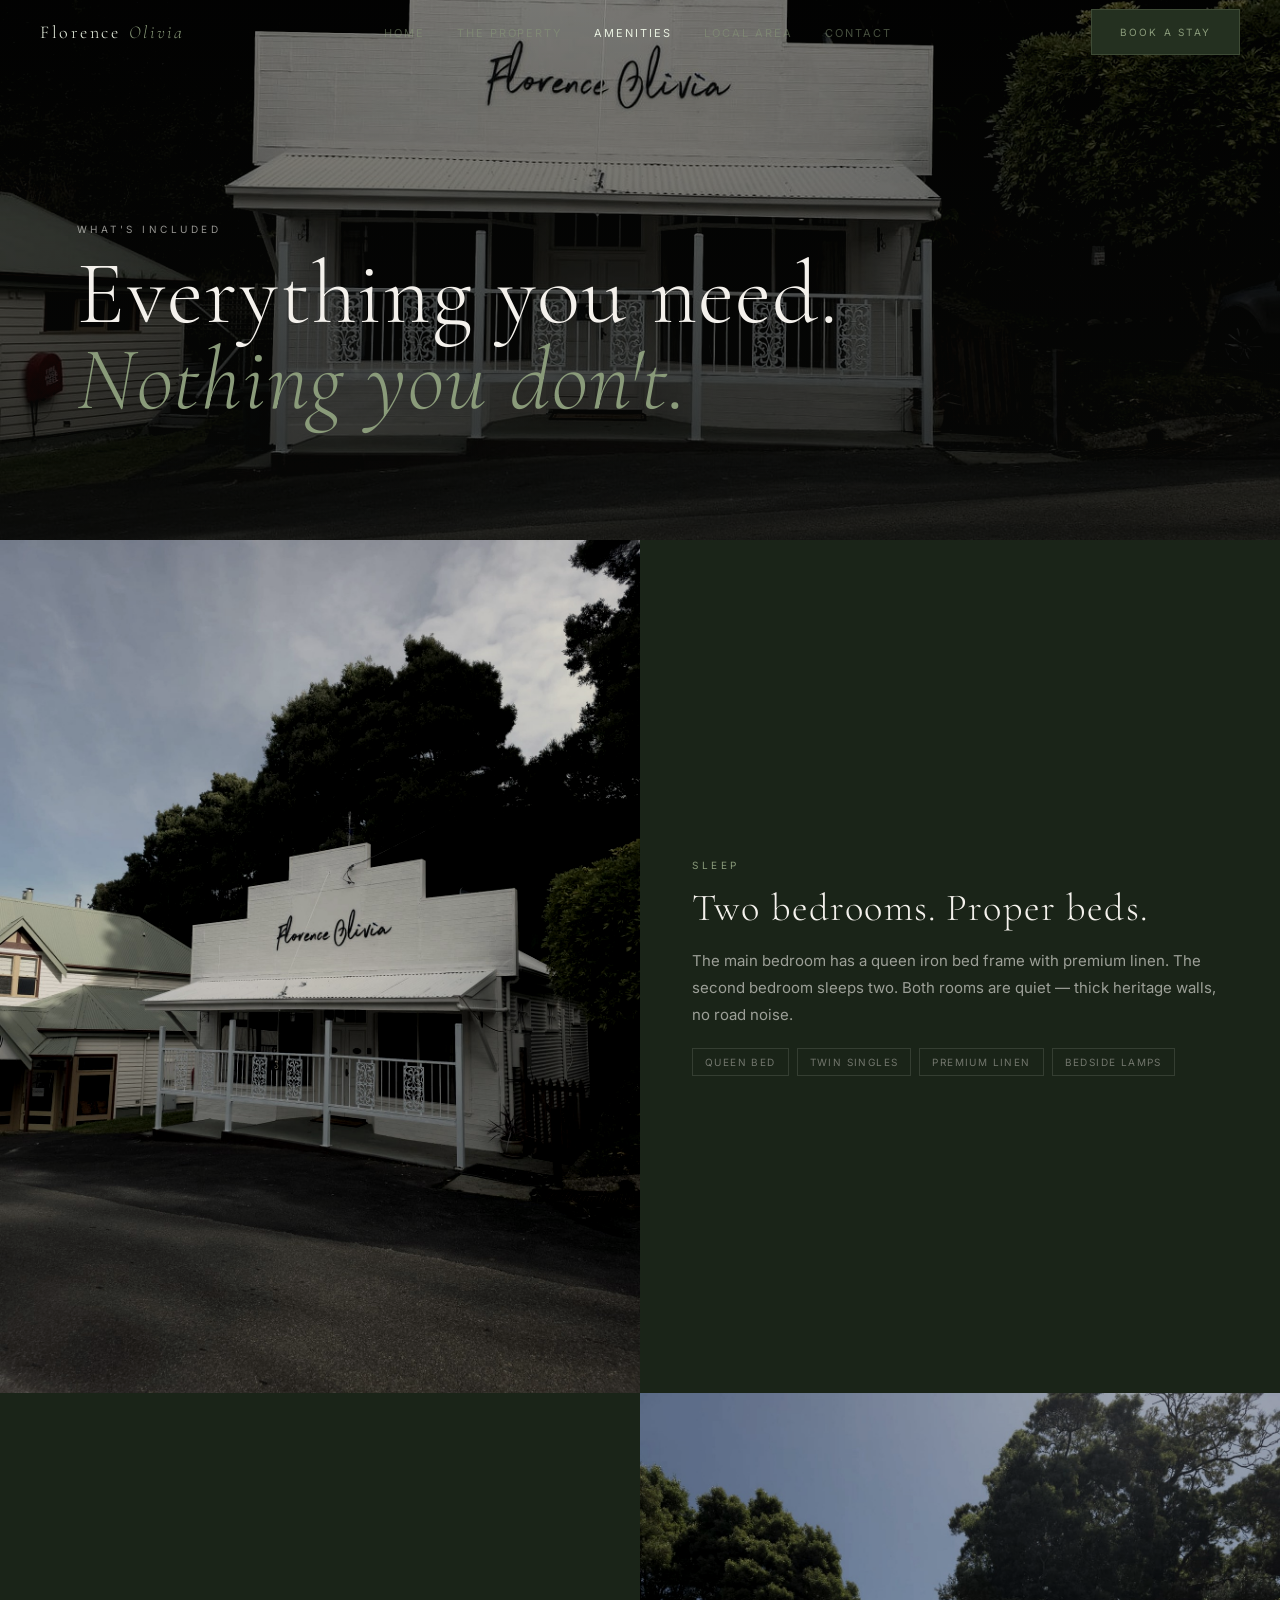
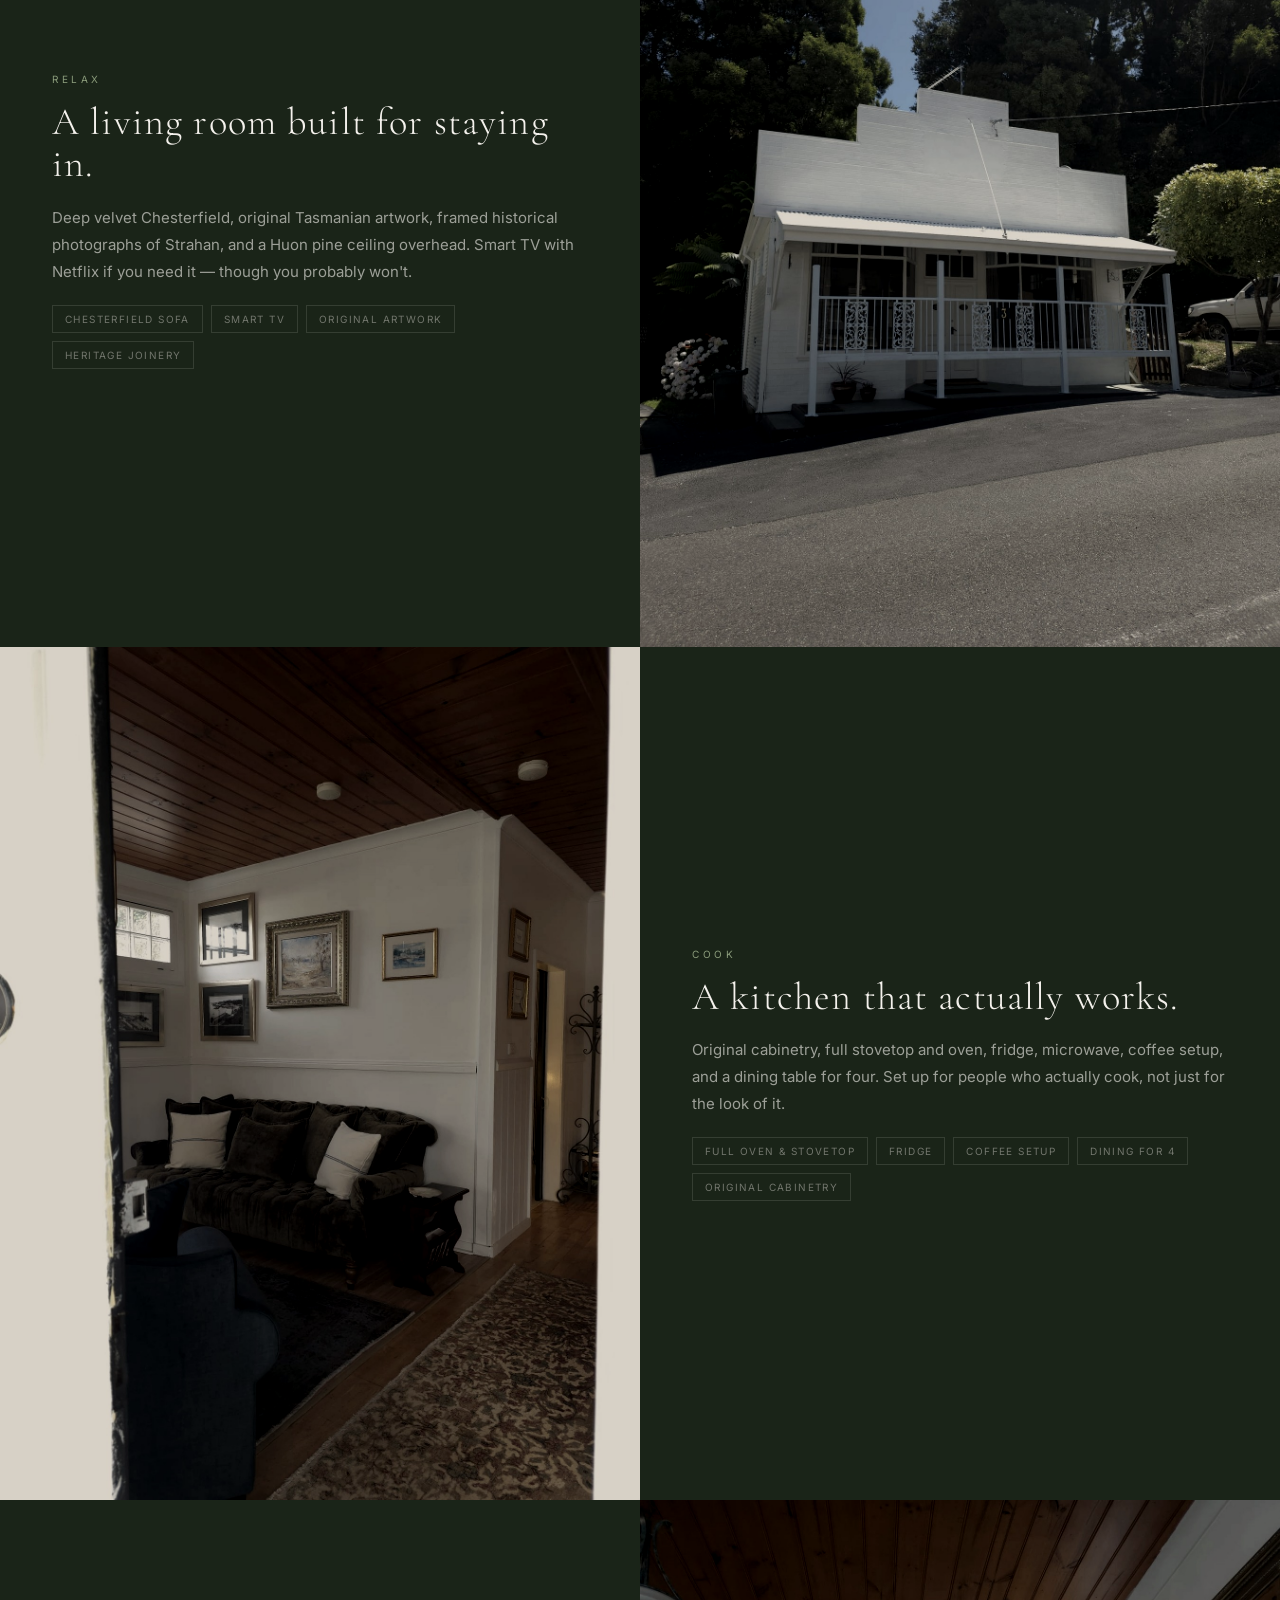
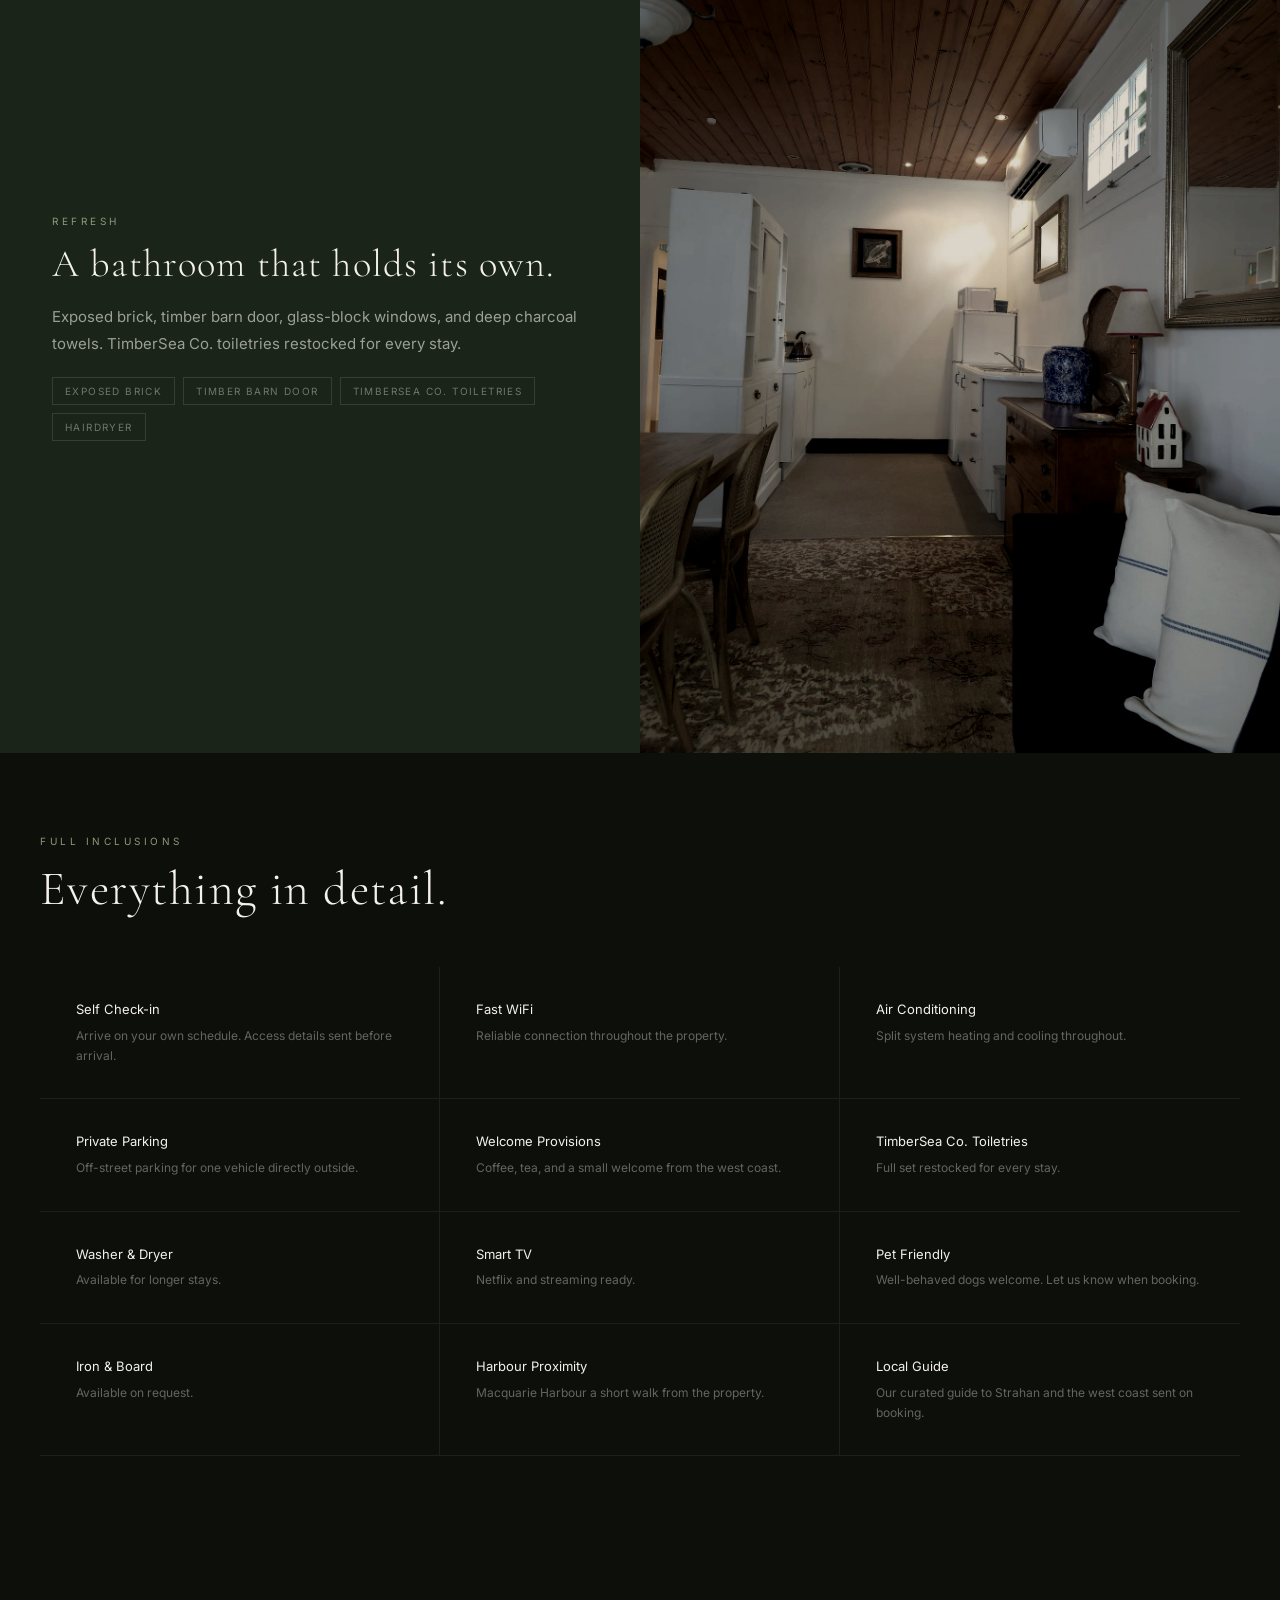
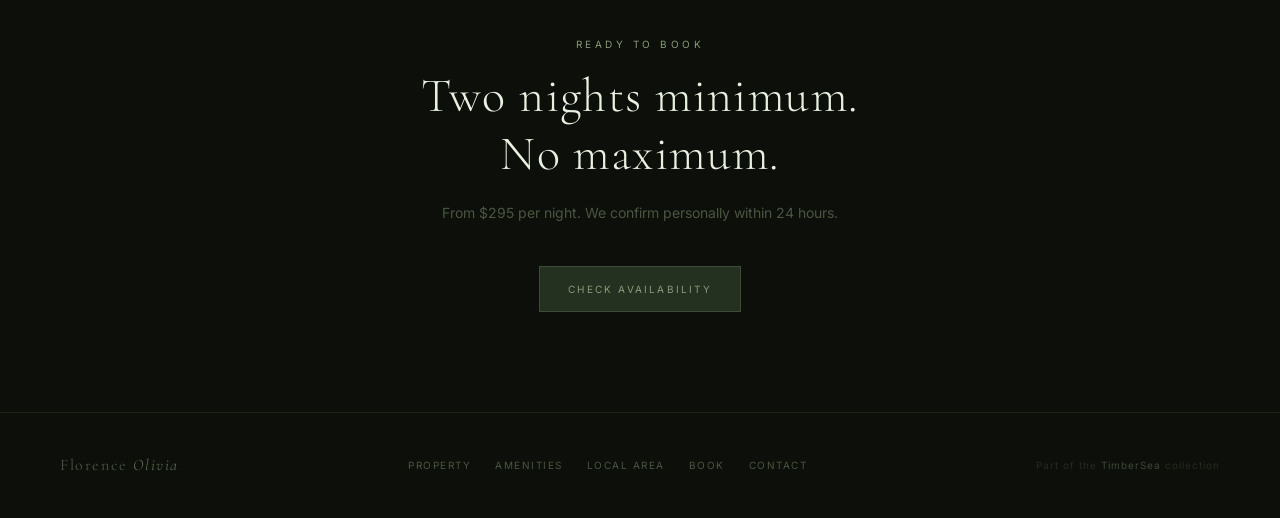
==== commit 0343a766: "fix: Home link in all navs, dynamic pricing on property + amenities pages" ====
--- a/amenities.html
+++ b/amenities.html
@@ -54,6 +54,7 @@
 <nav class="nav" id="nav">
   <a href="/" class="nav-logo">Florence <em>Olivia</em></a>
   <ul class="nav-links">
+    <li><a href="/">Home</a></li>
     <li><a href="property.html">The Property</a></li>
     <li><a href="amenities.html" class="active">Amenities</a></li>
     <li><a href="local.html">Local Area</a></li>
@@ -64,6 +65,7 @@
 </nav>
 <div class="nav-drawer" id="drawer">
   <button class="nav-drawer-close" onclick="toggleNav()">✕</button>
+  <a href="/" onclick="toggleNav()">Home</a>
   <a href="property.html" onclick="toggleNav()">The Property</a>
   <a href="amenities.html" onclick="toggleNav()">Amenities</a>
   <a href="local.html" onclick="toggleNav()">Local Area</a>
@@ -182,7 +184,7 @@
 <section class="cta-block">
   <div class="eyebrow" style="margin-bottom:16px">Ready to book</div>
   <h2>Two nights minimum.<br>No maximum.</h2>
-  <p>From $295 per night. We confirm personally within 24 hours.</p>
+  <p>From <span id="js-am-rate">$295</span> per night. We confirm personally within 24 hours.</p>
   <a href="book.html" class="btn btn-primary">Check Availability</a>
 </section>
 
@@ -204,5 +206,20 @@
 var obs = new IntersectionObserver(function(e){ e.forEach(function(el){ if(el.isIntersecting){ el.target.style.opacity='1'; el.target.style.transform='translateY(0)'; }}); }, {threshold:0.1});
 document.querySelectorAll('.amenity-row, .amenities-list-section, .cta-block').forEach(function(el){ el.style.opacity='0'; el.style.transform='translateY(24px)'; el.style.transition='opacity .7s ease, transform .7s ease'; obs.observe(el); });
 </script>
+<script>
+(async function(){
+  var KEY = 'eyJhbGciOiJIUzI1NiIsInR5cCI6IkpXVCJ9.eyJpc3MiOiJzdXBhYmFzZSIsInJlZiI6ImJ0cGxybnloYmxjYWx3eWlyb2xrIiwicm9sZSI6ImFub24iLCJpYXQiOjE3ODQ0MTUxNDIsImV4cCI6MjA5OTk5MTE0Mn0.oUnGLIOt0_gqm4ARF1RYUPsTJRLnZIVJbdIzG5_alhw';
+  try {
+    var res = await fetch('https://btplrnyhblcalwyirolk.supabase.co/rest/v1/ts_properties?id=eq.8d3cb879-cd15-4218-884f-70406e1e234a&select=base_rate', {
+      headers: { 'apikey': KEY, 'Authorization': 'Bearer ' + KEY }
+    });
+    var data = await res.json();
+    if(data && data[0] && data[0].base_rate){
+      var el = document.getElementById('js-am-rate');
+      if(el) el.textContent = '$' + parseFloat(data[0].base_rate).toFixed(0);
+    }
+  } catch(e){}
+})();
+</script>
 </body>
 </html>
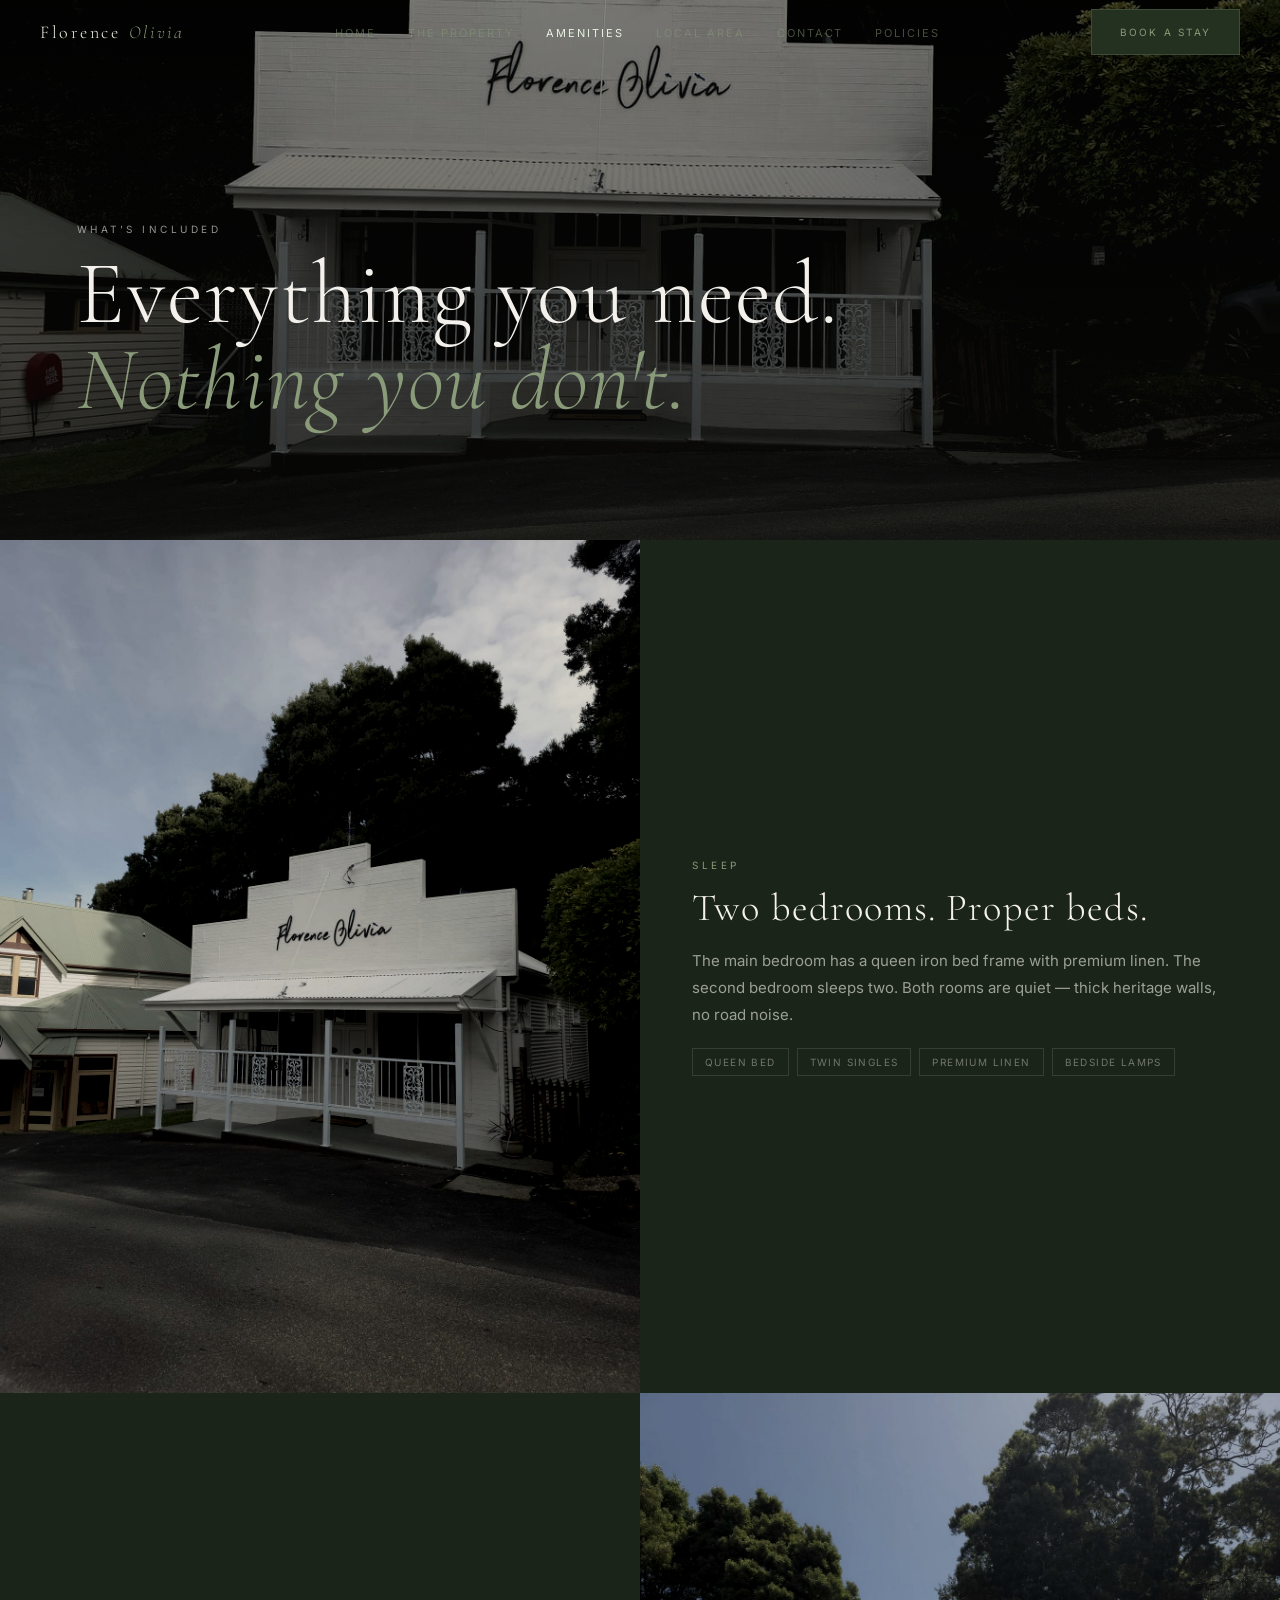
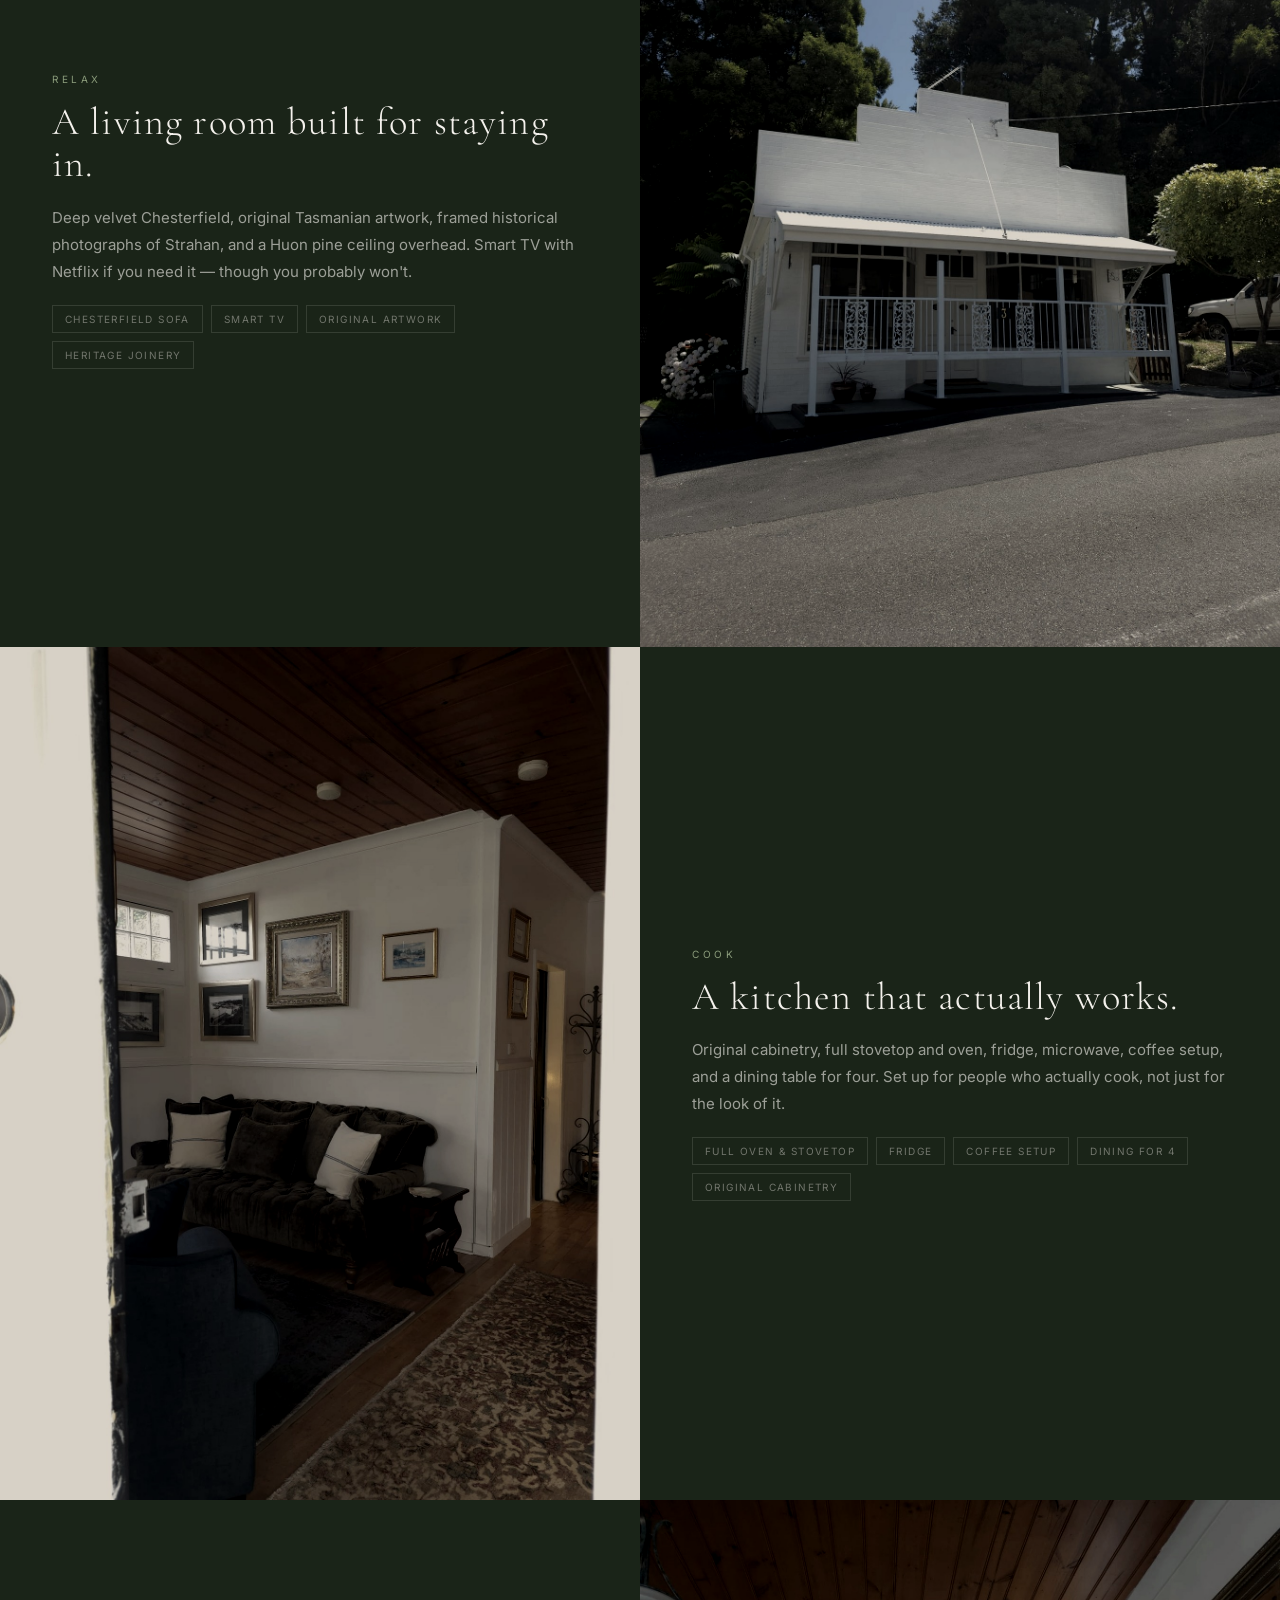
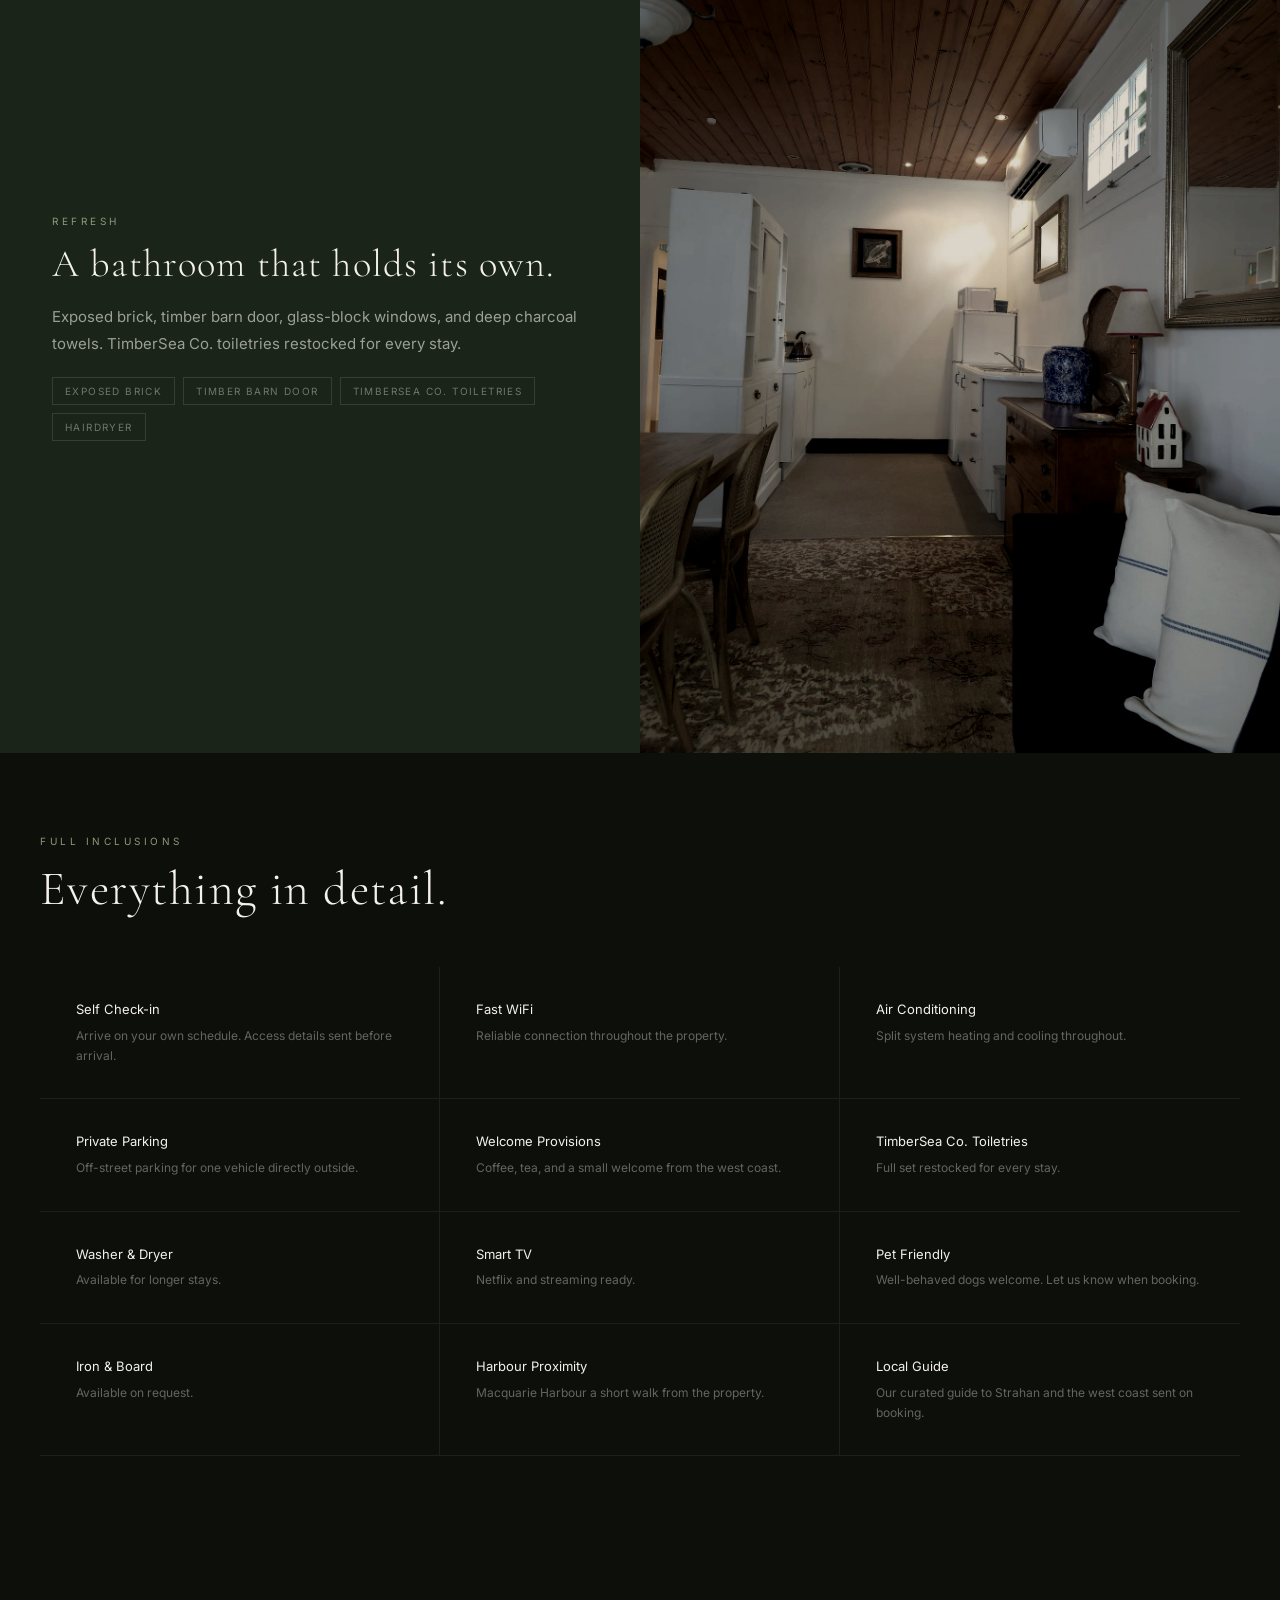
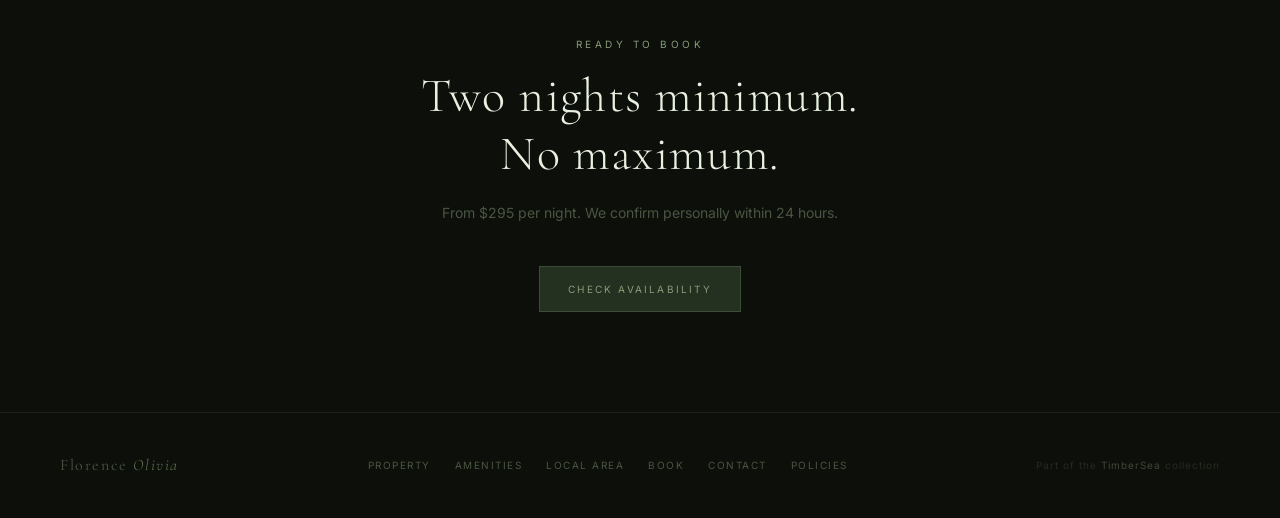
==== commit e7654566: "feat: add Policies page — cancellation, house rules, check-in/out, damage policy. Pulls live from ts" ====
--- a/amenities.html
+++ b/amenities.html
@@ -59,6 +59,7 @@
     <li><a href="amenities.html" class="active">Amenities</a></li>
     <li><a href="local.html">Local Area</a></li>
     <li><a href="contact.html">Contact</a></li>
+    <li><a href="policies.html">Policies</a></li>
   </ul>
   <a href="book.html" class="btn btn-primary nav-book">Book a Stay</a>
   <button class="nav-hamburger" onclick="toggleNav()"><span></span><span></span><span></span></button>
@@ -70,6 +71,7 @@
   <a href="amenities.html" onclick="toggleNav()">Amenities</a>
   <a href="local.html" onclick="toggleNav()">Local Area</a>
   <a href="contact.html" onclick="toggleNav()">Contact</a>
+  <a href="policies.html" onclick="toggleNav()">Policies</a>
   <a href="book.html" onclick="toggleNav()">Book a Stay</a>
 </div>
 
@@ -196,6 +198,7 @@
     <a href="local.html">Local Area</a>
     <a href="book.html">Book</a>
     <a href="contact.html">Contact</a>
+    <a href="policies.html">Policies</a>
   </div>
   <div class="footer-ts">Part of the <a href="https://timbersea.com.au" style="color:var(--lichen)">TimberSea</a> collection</div>
 </footer>
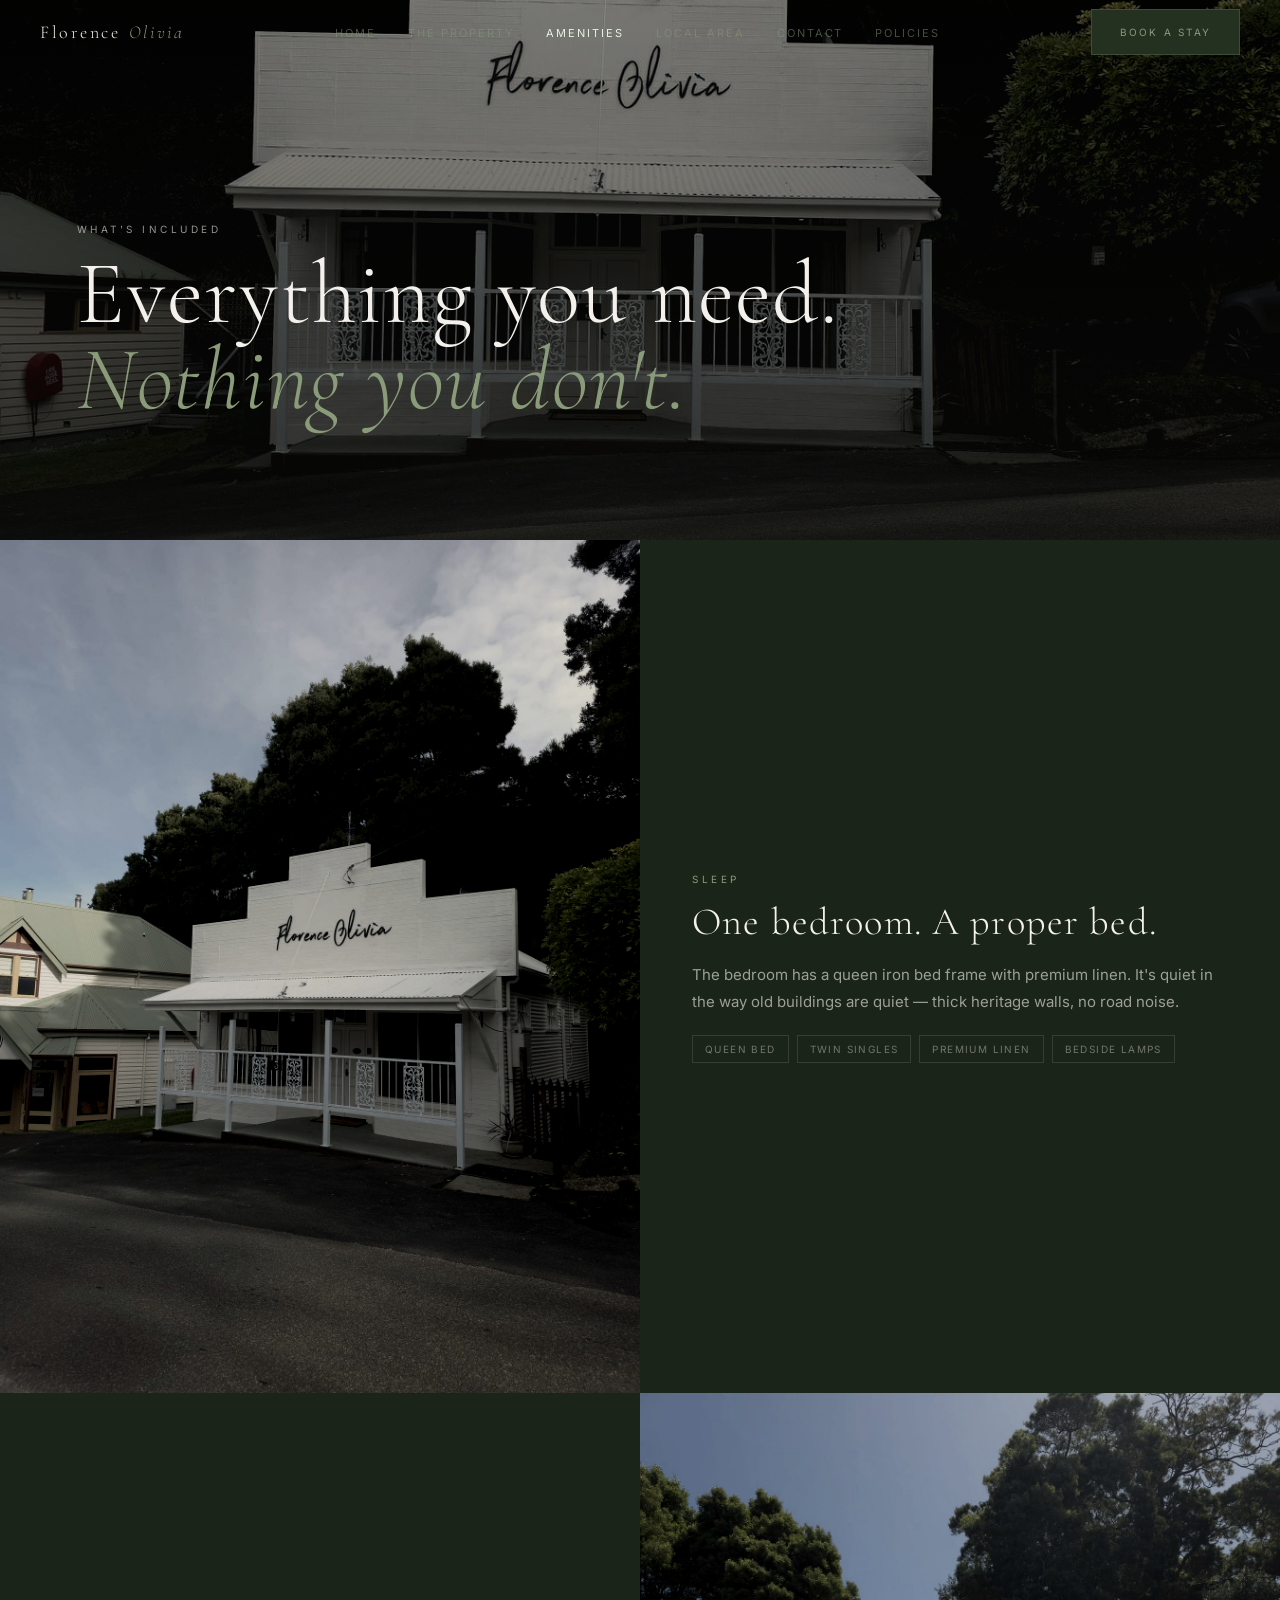
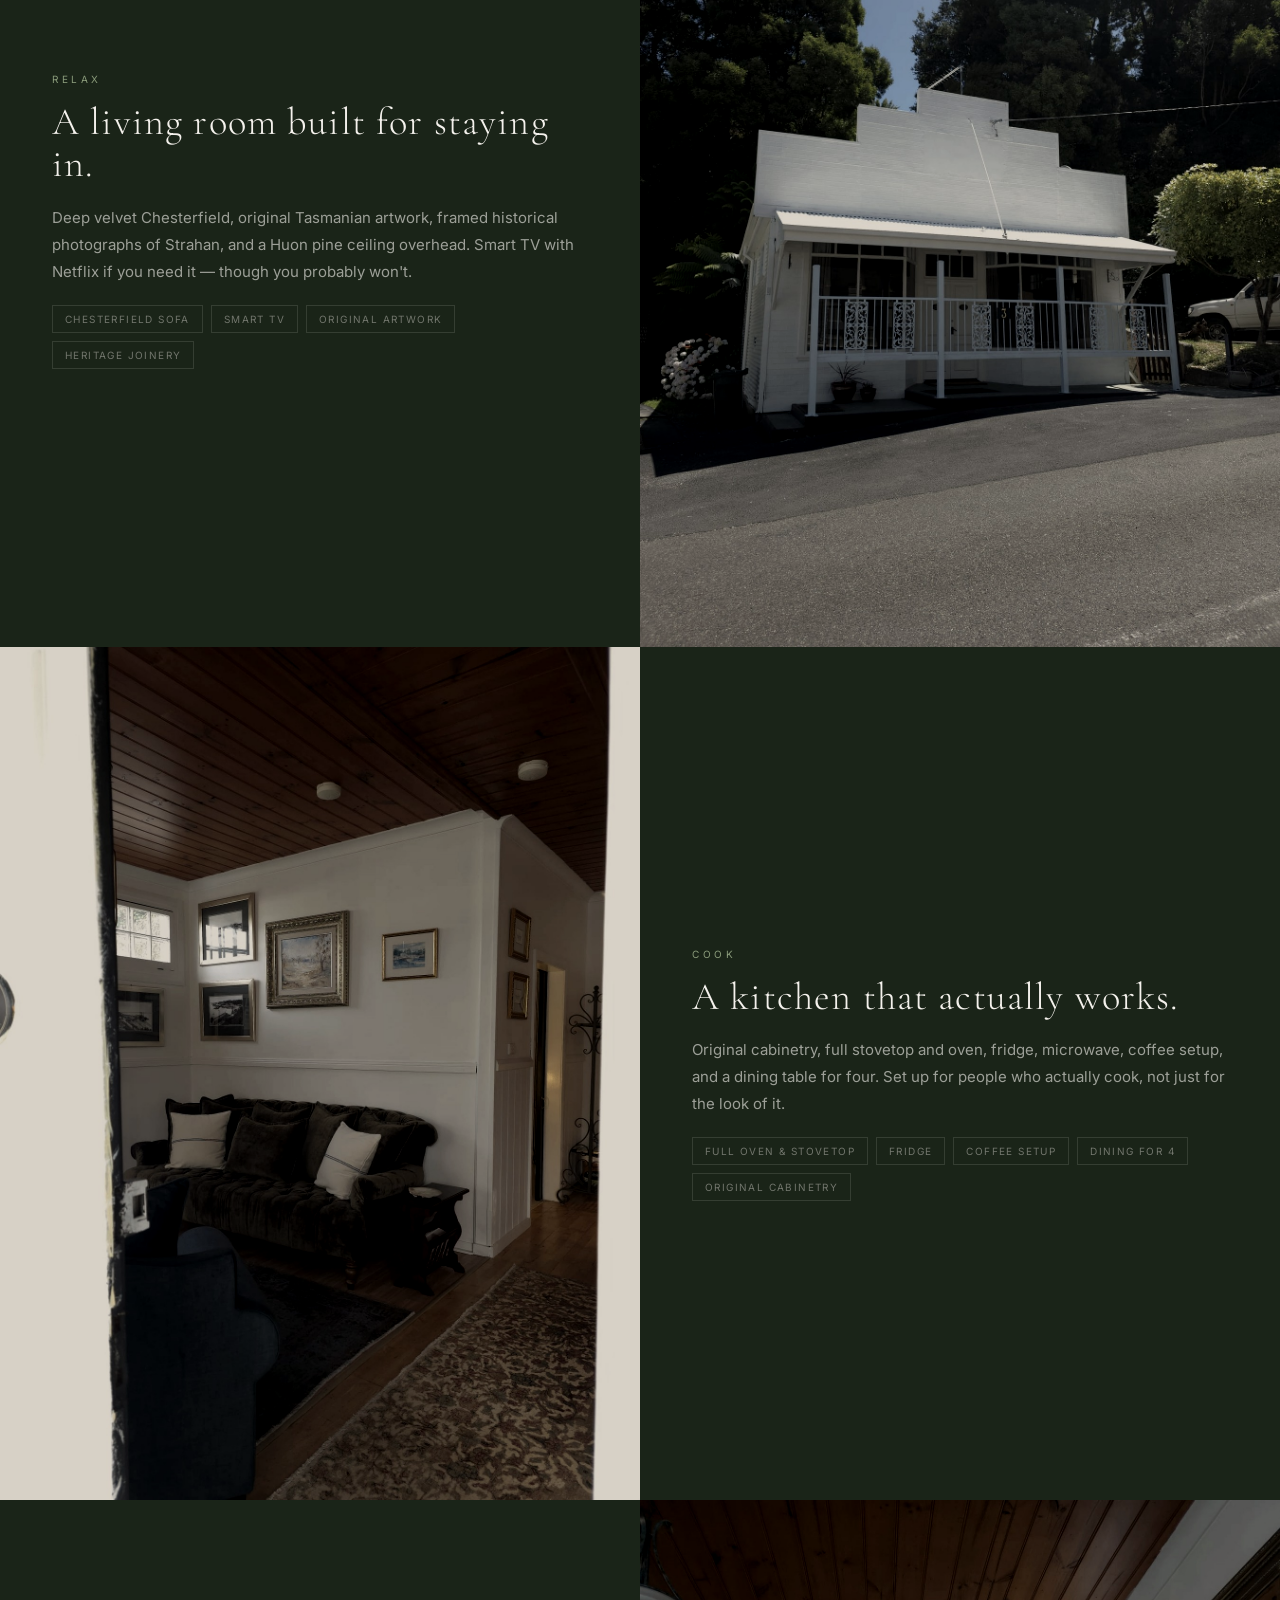
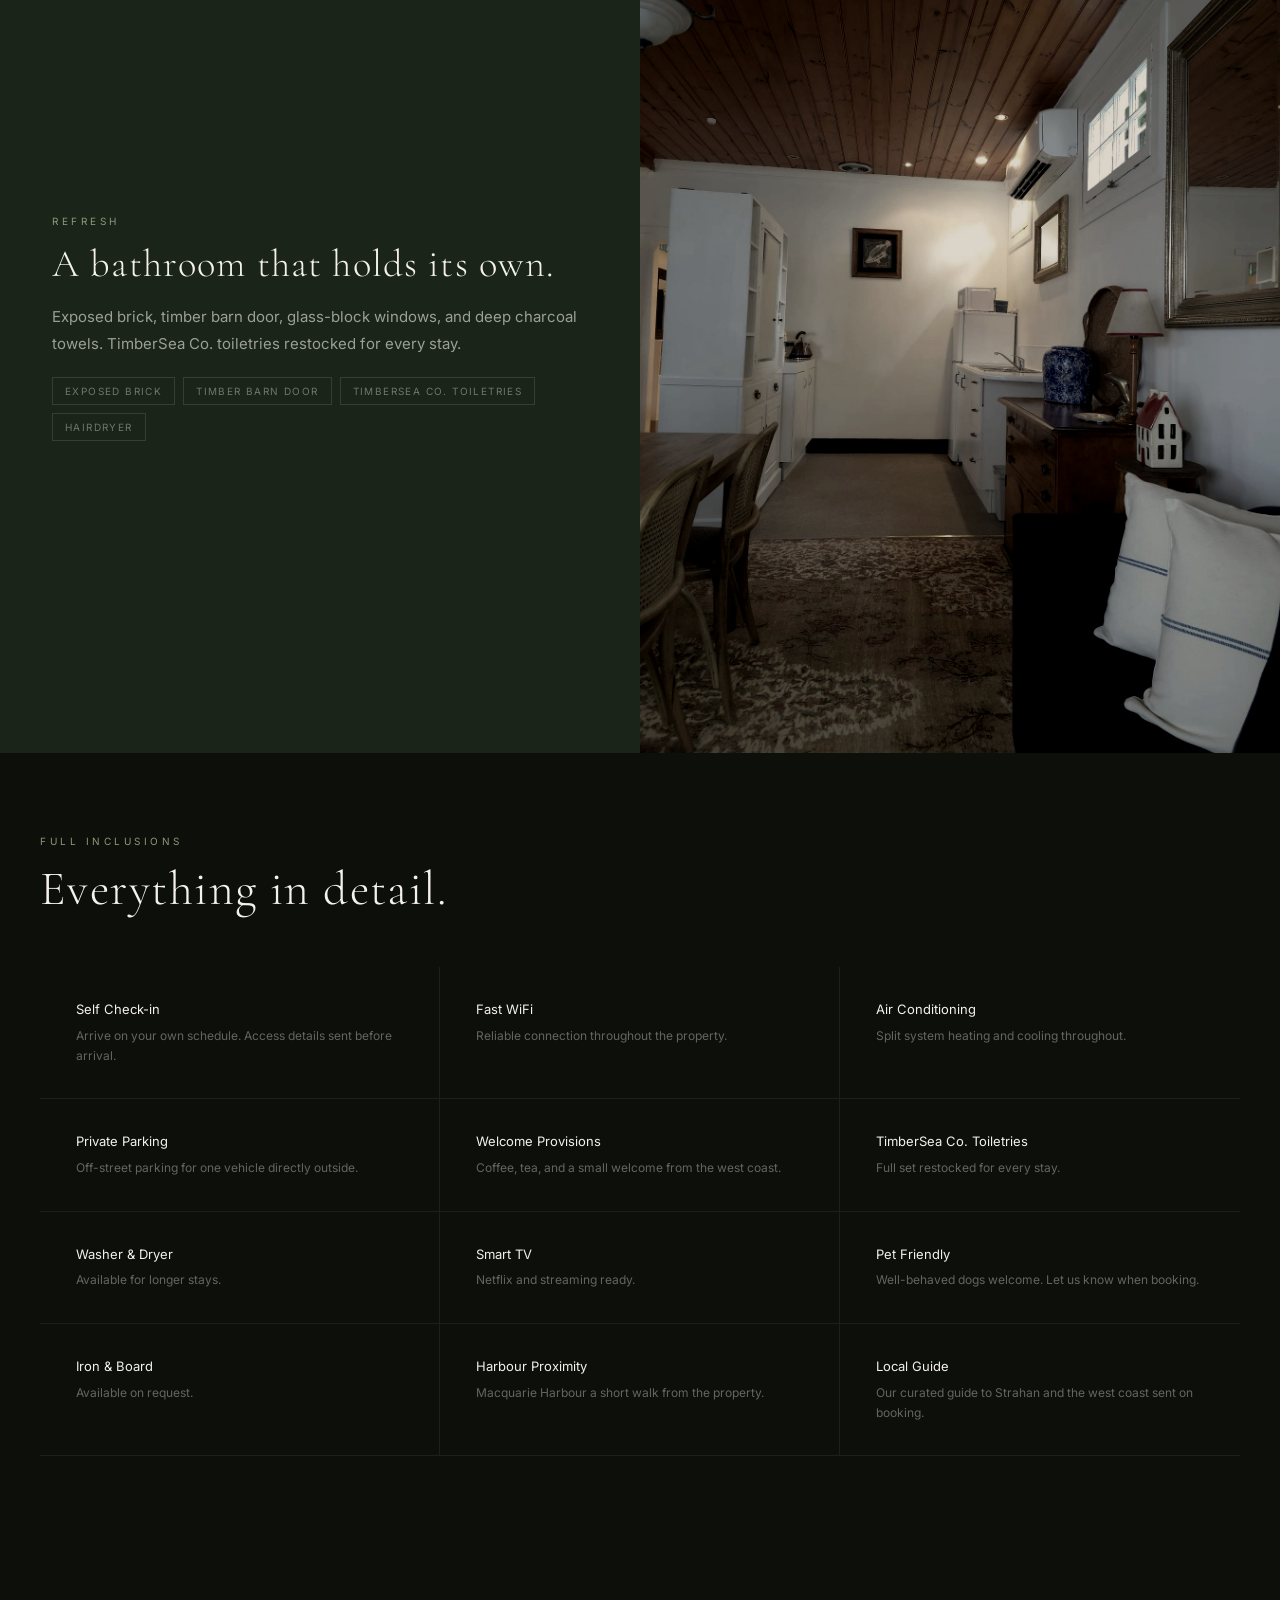
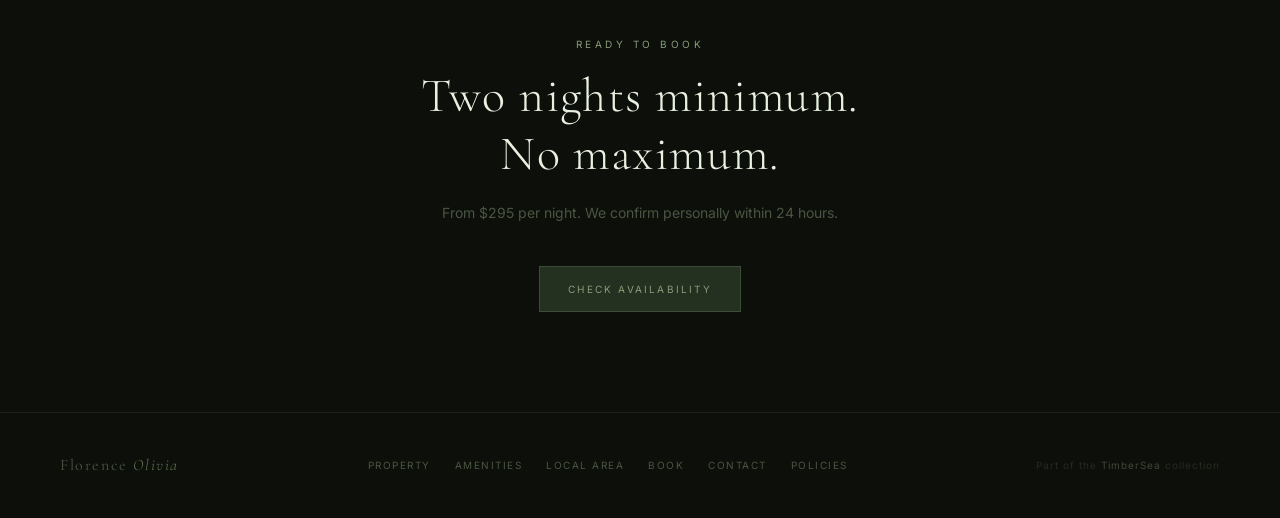
==== commit c374ed96: "fix: correct bedroom count from 2 to 1 across every page (property.html, amenities.html, index.html," ====
--- a/amenities.html
+++ b/amenities.html
@@ -3,7 +3,7 @@
 <head>
 <meta charset="UTF-8"><meta name="viewport" content="width=device-width,initial-scale=1.0">
 <title>Amenities — Florence Olivia, Strahan Tasmania</title>
-<meta name="description" content="What's included at Florence Olivia — 2 bedrooms, full kitchen, heritage interiors, self check-in. Strahan, West Coast Tasmania.">
+<meta name="description" content="What's included at Florence Olivia — 1 bedroom, full kitchen, heritage interiors, self check-in. Strahan, West Coast Tasmania.">
 <link rel="stylesheet" href="brand.css">
 <style>
 .amenities-hero { position:relative; height:60vh; overflow:hidden; }
@@ -92,8 +92,8 @@
   </div>
   <div class="amenity-info">
     <div class="eyebrow">Sleep</div>
-    <h2>Two bedrooms. Proper beds.</h2>
-    <p>The main bedroom has a queen iron bed frame with premium linen. The second bedroom sleeps two. Both rooms are quiet — thick heritage walls, no road noise.</p>
+    <h2>One bedroom. A proper bed.</h2>
+    <p>The bedroom has a queen iron bed frame with premium linen. It's quiet in the way old buildings are quiet — thick heritage walls, no road noise.</p>
     <div class="amenity-tags">
       <span class="amenity-tag">Queen bed</span>
       <span class="amenity-tag">Twin singles</span>
